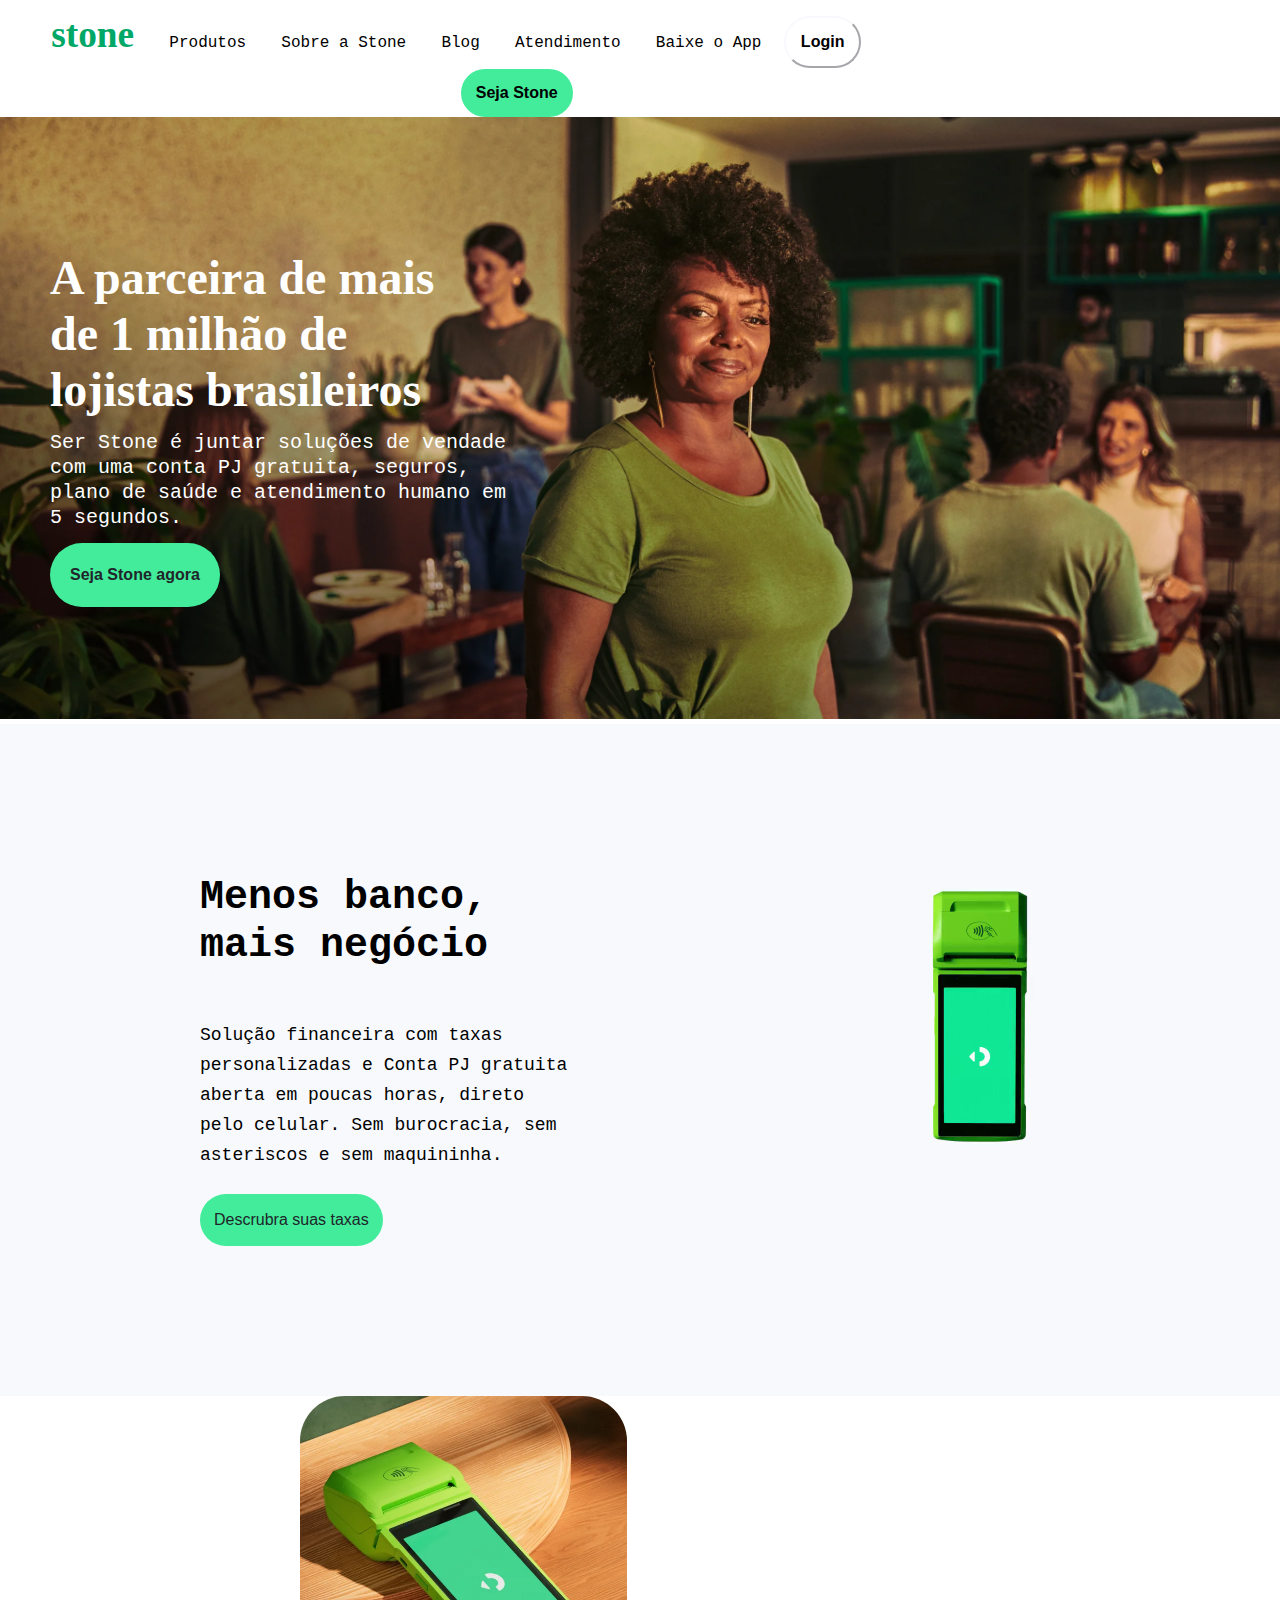
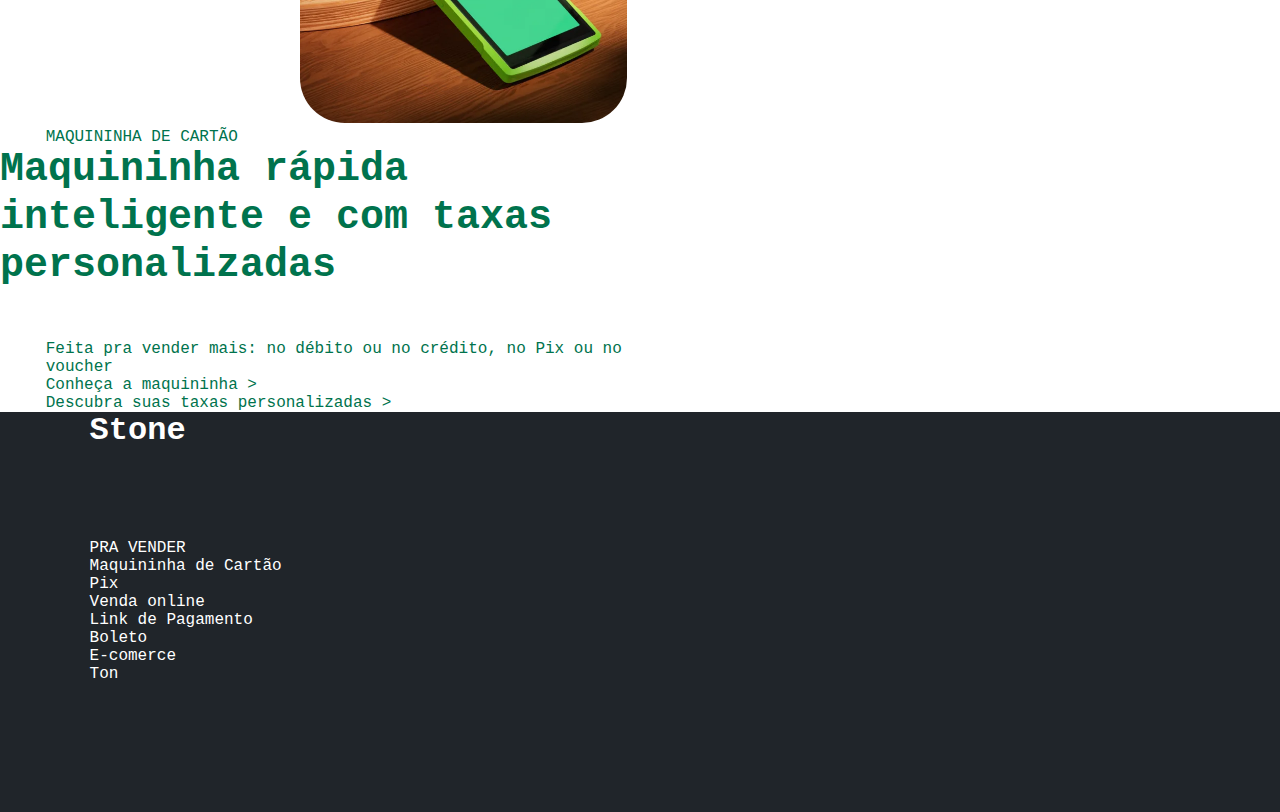
==== index.html @ 68c67917 "Initial commit" ====
<!DOCTYPE html>
<html lang="pt-br">

<head>
    <meta charset="UTF-8">
    <meta http-equiv="X-UA-Compatible" content="IE=edge">
    <meta name="viewport" content="width=device-width, initial-scale=1.0">
    <title>Stone</title>
    <link rel="stylesheet" href="style.css">
</head>

<body>

<div> <!-- MENU -->

    <div id="menu">
        <ul>
            <li> <h1>stone</h1>                         </li>
            <li> <a href="#products">Produtos</a>       </li>
            <li> <a href="#about">Sobre a Stone</a>     </li>
            <li> <a href="#blog">Blog</a>               </li>
            <li> <a href="#atendance">Atendimento</a>   </li>
            <li> <a href="#download">Baixe o App</a>    </li>
            <button class="btn1" > <a href="#login">Login</a> </button>
            <button class="btn2"> <a href="#login">Seja Stone</a> </button>
        </ul>
    </div>
        
</div>



<div id="section1">

        <div id="containerimg" >
            <img id="imgpresentation" src="images/banner2.webp" alt="" srcset="">
        </div>

    <div > 
        <div id="containersection1">

            <h1 id="h1section1" >
                A parceira de mais <br> 
                de 1 milhão de <br>
                lojistas brasileiros
            </h1>
    
            <p class="txtsection" >
                Ser Stone é juntar soluções de vendade com uma conta PJ gratuita, seguros, plano de saúde e atendimento humano em 5 segundos.
            </p>
    
            <button class="btns1" >
                Seja Stone agora
            </button>

        </div>
        
    </div>

</div>



<div id="section2" >

        <div class="div-a2" >

            <h2>
                Menos banco,
                <br>
                mais negócio
            </h2>

            <p>
                Solução financeira com taxas <br> personalizadas e Conta PJ gratuita <br> aberta em poucas horas, direto <br> pelo celular. Sem burocracia, sem <br> asteriscos e sem maquininha.
            </p>

            <button id="btntaxas">
                Descrubra suas taxas
            </button>

        </div>

        <div class="div-b2" > 

            <video id="video-maquininha" width="400px" height="400px" loop="" autoplay="">
                <source type="video/mp4" src="videos/maquininha-video.mp4"></source>
            </video>

        </div>

</div>



<div id="section3">

    <div id="div-a3" >
        <img src="images/maquininha2.webp" alt="Maquininha Stone" srcset="">
    </div>

    <div id="div-b3"> 
        <p> MAQUININHA DE CARTÃO </p>

        <h2> 
            Maquininha rápida <br>inteligente e com taxas <br> personalizadas 
        </h2>

        <p> Feita pra vender mais: no débito ou no crédito, no Pix ou no voucher </p>

        <p> Conheça a maquininha > </p>

        <p> Descubra suas taxas personalizadas > </p>
    </div>


</div> 








<footer>
        <h3>
            Stone
        </h3>

        <p> PRA VENDER </p>
        <p>Maquininha de Cartão</p> 
        <p>Pix</p>
        <p>Venda online</p>
        <p>Link de Pagamento</p>
        <p>Boleto</p>
        <P>E-comerce</P>
        <p>Ton</p>        
</footer>
    
</body>

</html>
---- style.css ----
* {
    margin: 0;
    padding:0; }

/*@font-face {
    font-family: "";
    src: url();
}*/

body {
    font-family: 'roboto', 'Verdana', Courier, monospace;
    font-weight:normal; }

/*Variavel*/
:root{
    --Cor-fundo: rgba(255,255,255);
    --Cor-fonte: rgba(255,255,255);

}

/* MENU */
#menu{
    display: block;
    width: 100%;
    margin-left: 3%;
}

#menu ul li {
    margin: 1%;
    display: inline-block;
}

#menu a {
    text-decoration: none;
}

#menu2{
    margin-left: 10%;
}


/*botões*/

.btn1{
    border-radius: 45px;
    padding: 15px;
    font-weight: bold;
    font-size: 12pt;
    border-color: #F7F9FD;
    background-color: #fff;
}

.btn2{
    margin-left: 33%;
    border-radius: 45px;
    padding: 15px;
    font-weight: bold;
    font-size: 12pt;
    color: #20252a;
    background-color: #42ec9a;
    border:none;
}


.btns1{
    border-radius: 45px;
    padding: 20px;
    font-weight: bold;
    line-height:24px;
    font-size: 16px;
    color: #20252a;
    background-color: #42ec9a;
    border:none;
}



h1 {
    font-family: 'roboto';
    color: #00A868;
    margin: 0%;
    font-size: 28pt; 
}

a {
    color: rgb(0, 0, 0);

}







/* Section 1*/
#section1{
        color: #fff;
}

#containersection1{
    position: absolute;
    top: 250px;
    left: 50px; 
}

#h1section1{
    display: inline-block;
    color: #fff;
    line-height:56px;
    font-size: 48px; 
}

#containerimg{
    display: inline-block;
    position: relative; 
}
    
#imgpresentation{
    width: 100%;
}

.txtsection{
    font-size: 20px;
    margin: 1% 0 ;
    line-height: 25px;
    width: 38%;
}











/* Section 2*/

#section2{
    background-color: #F7F9FD;
    color: #000; }

.div-a2{
    margin-left: 200px;
    margin-bottom: 150px;
    margin-top:150px;
    display:inline-block;
    height: 100%;
    color: #000; }

h2{
    margin-bottom: 50px;
    line-height:48px;
    font-size: 40px; }

.div-a2 p {
    margin: 0;
    font-size: 18px;;
    line-height: 30px; }

#btntaxas{
    line-height: 24px;
    margin-top: 24px;
    padding: 14px;
    border-radius: 32px;
    font-size: 16px;
    border:none;
    color: #20252a;
    background-color: #42ec9a;
}





.div-b2{
    margin-left: 200px;
    margin-top: 20px;
    display:inline-block;
    background-color: red;}


#video-maquininha{
    float: right; 
}









/* Section 3 */

#div-a3{
    background-color: #FFFFFF;
    display: inline-block; }

#div-a3 img  {
    width: 327px;
    height: 327px;
    margin-left:300px;
    border-radius:45px;
}

#div-b3{
    color: #00734d;
    display: inline-block; }


























footer{
    color: #fff;
    background-color: #20252A;
    width: 100%;
    height: 400px;
}

footer h3, p{
    margin-left: 7%;
}

footer h3 {
    margin-bottom: 7%;
    font-size: 24pt;
}
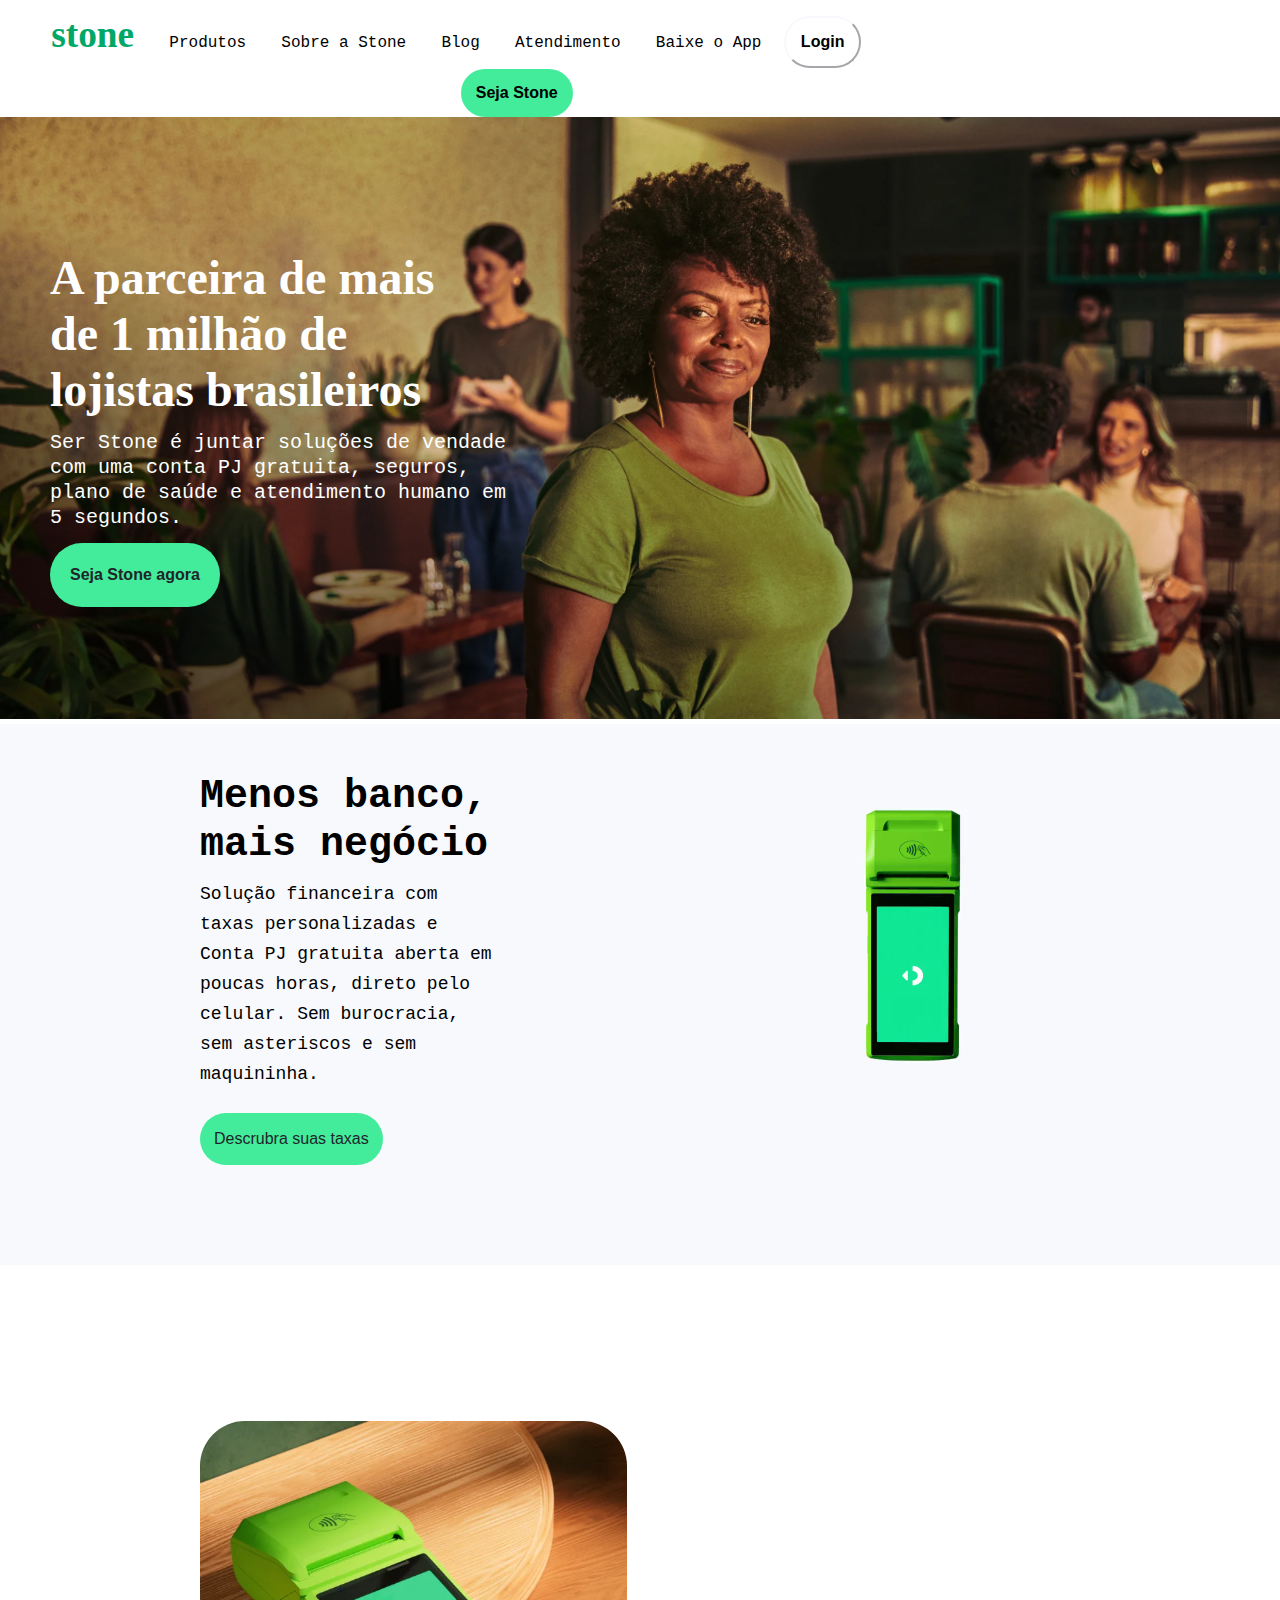
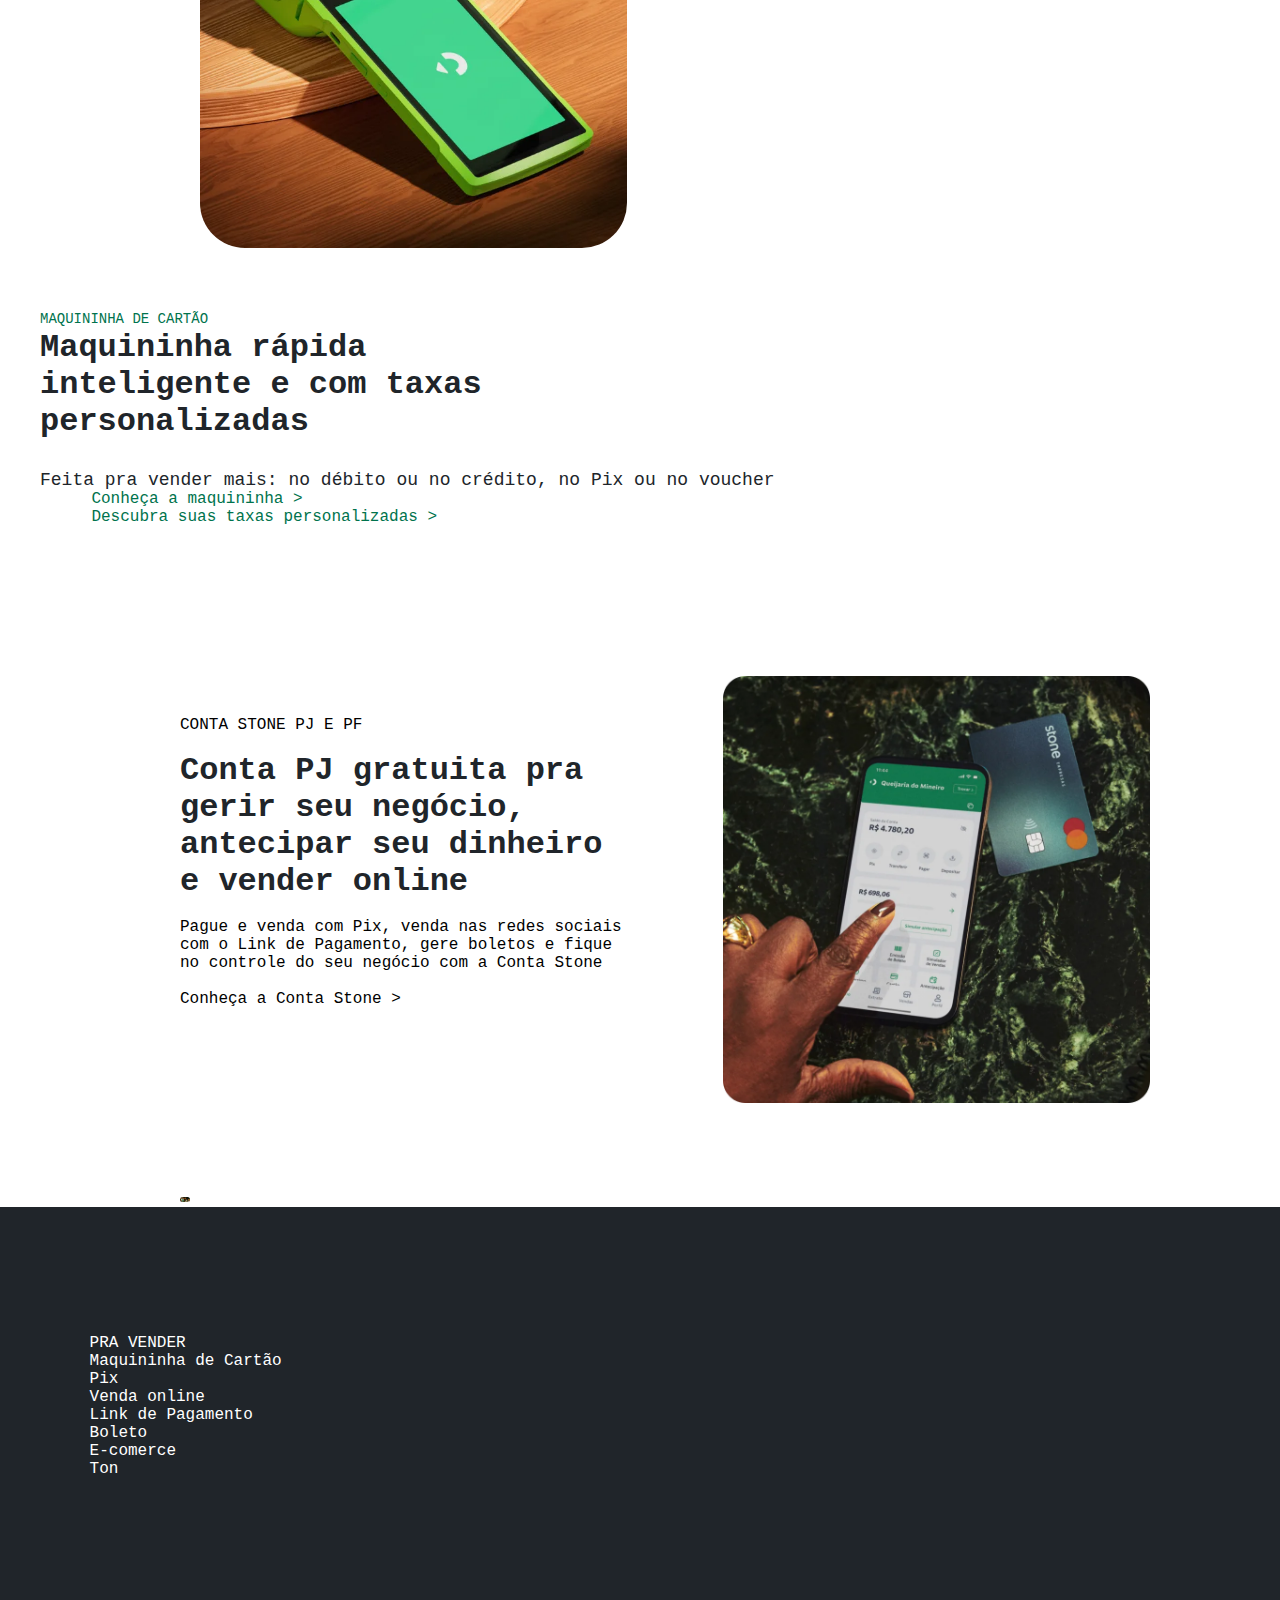
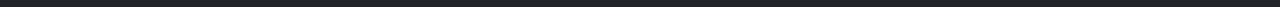
==== commit d774b1fb: "Atualização de novas imagem e paragrafos" ====
--- a/index.html
+++ b/index.html
@@ -72,7 +72,7 @@
             </h2>
 
             <p>
-                Solução financeira com taxas <br> personalizadas e Conta PJ gratuita <br> aberta em poucas horas, direto <br> pelo celular. Sem burocracia, sem <br> asteriscos e sem maquininha.
+                Solução financeira com taxas personalizadas e Conta PJ gratuita aberta em poucas horas, direto  pelo celular. Sem burocracia, sem  asteriscos e sem maquininha.
             </p>
 
             <button id="btntaxas">
@@ -95,27 +95,61 @@
 
 <div id="section3">
 
+<div> 
     <div id="div-a3" >
         <img src="images/maquininha2.webp" alt="Maquininha Stone" srcset="">
     </div>
 
     <div id="div-b3"> 
-        <p> MAQUININHA DE CARTÃO </p>
+        <p id="p-maquininha-de-cartao" > MAQUININHA DE CARTÃO </p>
 
-        <h2> 
+        <h3> 
             Maquininha rápida <br>inteligente e com taxas <br> personalizadas 
-        </h2>
+        </h3>
 
-        <p> Feita pra vender mais: no débito ou no crédito, no Pix ou no voucher </p>
+        <p id="p-feita-pra-vender" > Feita pra vender mais: no débito ou no crédito, no Pix ou no voucher </p>
 
         <p> Conheça a maquininha > </p>
 
         <p> Descubra suas taxas personalizadas > </p>
     </div>
-
+</div>
 
 </div> 
 
+
+
+
+
+<div id="section4" >
+
+    <div id="img-right4">
+        <img  width="427px" height="427px" img="align-left" src="images/conta.webp" alt="Imagem do aplicativo">
+    </div>
+
+    <div id="div-left4" >
+
+        <p id="txtSection4"> CONTA STONE PJ E PF</p> <br>
+
+        <h3 id="txtSection4" > Conta PJ gratuita pra gerir seu negócio, antecipar seu dinheiro e vender online</h3> <br>
+
+        <p id="txtSection4" > Pague e venda com Pix, venda nas redes sociais com o Link de Pagamento, gere boletos e fique no controle do seu negócio com a Conta Stone</p> <br>
+
+        <p id="txtSection4" > Conheça a Conta Stone > </p>
+
+    </div>
+
+</div>
+
+
+<div id="section5">
+
+    <div >
+        <img width="10
+        00px" id="img-section5" src="images/seguro-de-loja.webp" alt="imagem seguro de loja" srcset="">
+    </div>
+
+</div>
 
 
 
--- a/style.css
+++ b/style.css
@@ -1,6 +1,6 @@
 * {
-    margin: 0;
-    padding:0; }
+    margin: 0px;
+    padding:0px; }
 
 /*@font-face {
     font-family: "";
@@ -15,8 +15,15 @@
 :root{
     --Cor-fundo: rgba(255,255,255);
     --Cor-fonte: rgba(255,255,255);
-
-}
+}
+
+
+h3{
+    font-size:32px;
+    color: #20252a 
+}
+
+
 
 /* MENU */
 #menu{
@@ -145,14 +152,15 @@
 
 .div-a2{
     margin-left: 200px;
-    margin-bottom: 150px;
-    margin-top:150px;
+    margin-bottom: 100px;
+    margin-top: 10px;
     display:inline-block;
     height: 100%;
+    width: 300px;
     color: #000; }
 
 h2{
-    margin-bottom: 50px;
+    margin-bottom: 10px;
     line-height:48px;
     font-size: 40px; }
 
@@ -172,10 +180,6 @@
     background-color: #42ec9a;
 }
 
-
-
-
-
 .div-b2{
     margin-left: 200px;
     margin-top: 20px;
@@ -197,34 +201,84 @@
 
 /* Section 3 */
 
+#section3{
+    color: rgb(0, 0, 0); 
+    display: inline-block;
+    margin: 0px;
+    margin-top: 100px;
+
+}
+
 #div-a3{
-    background-color: #FFFFFF;
+    /*background-color: #8d3a3a;*/
     display: inline-block; }
 
 #div-a3 img  {
-    width: 327px;
-    height: 327px;
-    margin-left:300px;
+    width: 427px;
+    height: 427px;
+    margin-left:200px;
+    margin-top: 56px;
+    margin-bottom: 56px;
     border-radius:45px;
 }
 
+
 #div-b3{
-    color: #00734d;
-    display: inline-block; }
-
-
-
-
-
-
-
-
-
-
-
-
-
-
+    margin-bottom: 50px;
+    margin-left: 40px;
+    display: inline-block;
+    /*background-color: green;*/
+    color: #00734d; }
+
+#p-maquininha-de-cartao{
+    margin-left:0;
+    color:#00734d;
+    font-size: 14px;
+    line-height:20px }
+
+
+#p-feita-pra-vender{
+    font-size:18px;
+    margin-top: 30px;
+    margin-left: 0;
+    color: #20252a;}
+
+
+
+    
+
+
+
+
+#section4 {
+    display: inline-block;
+    margin: 0px;
+    margin-top: 100px;
+}
+
+#div-left4 {
+    margin-top: 40px;
+    width: 35%;
+    height: 473px;
+    margin-left: 180px;}
+
+#txtSection4{
+    margin: 0;
+}
+
+#img-right4{
+    width: 427px;
+    height: 427px;
+    float:right;
+    margin-right: 130px; }
+
+
+
+
+#img-section5{
+    margin-left: 180px;
+    border-radius: 30px;
+}
 
 
 
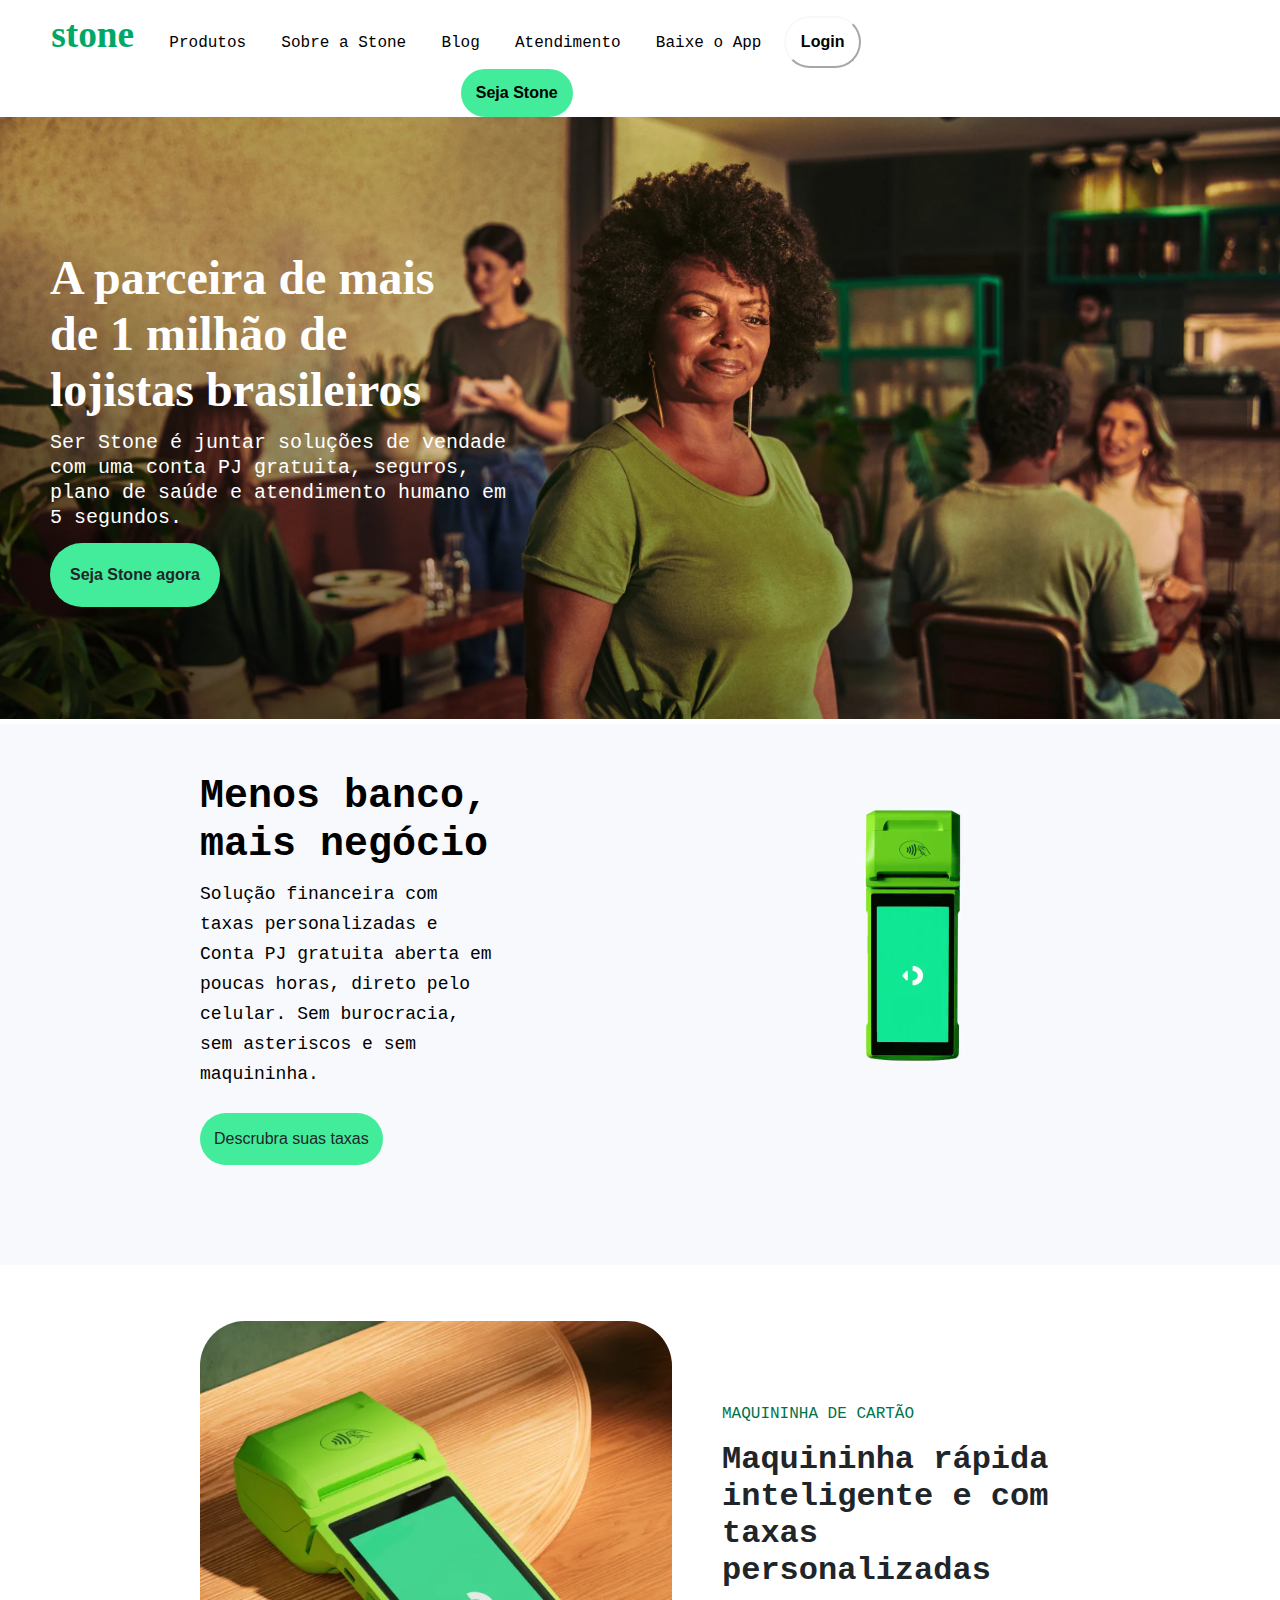
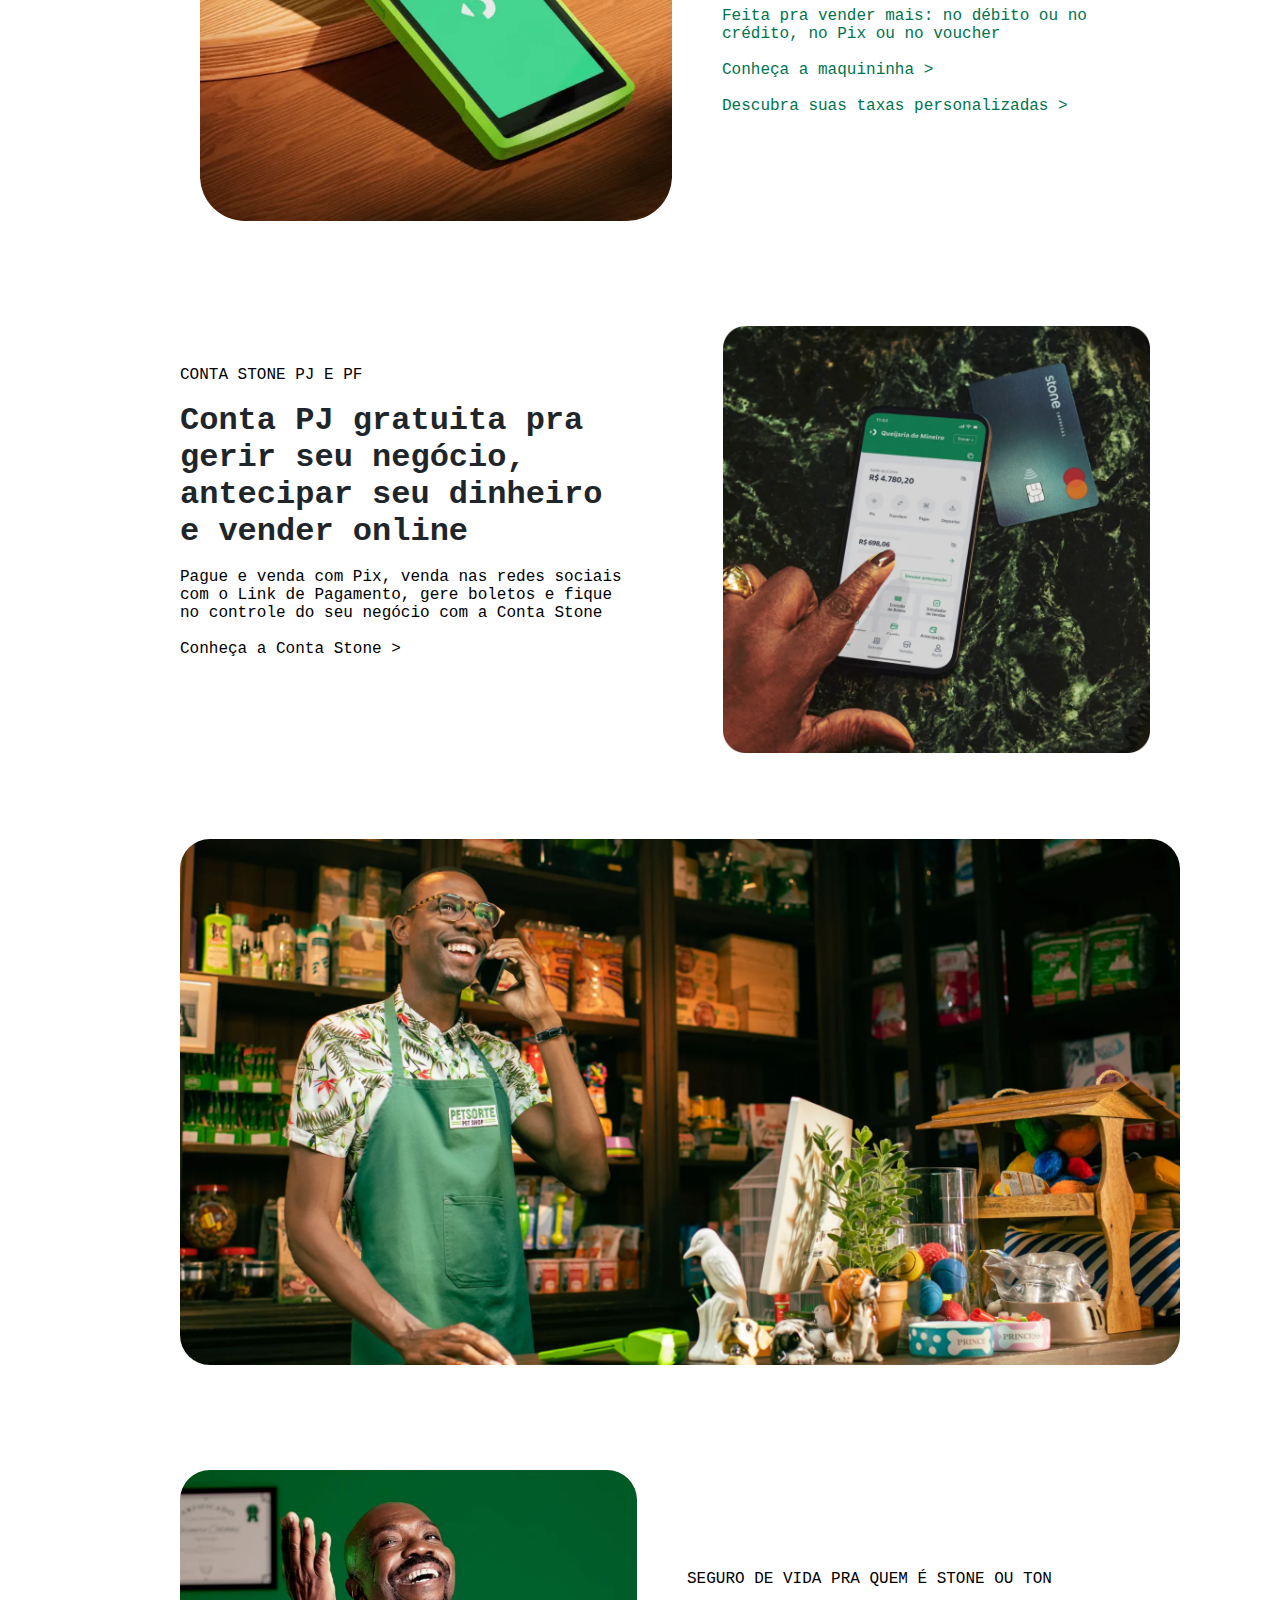
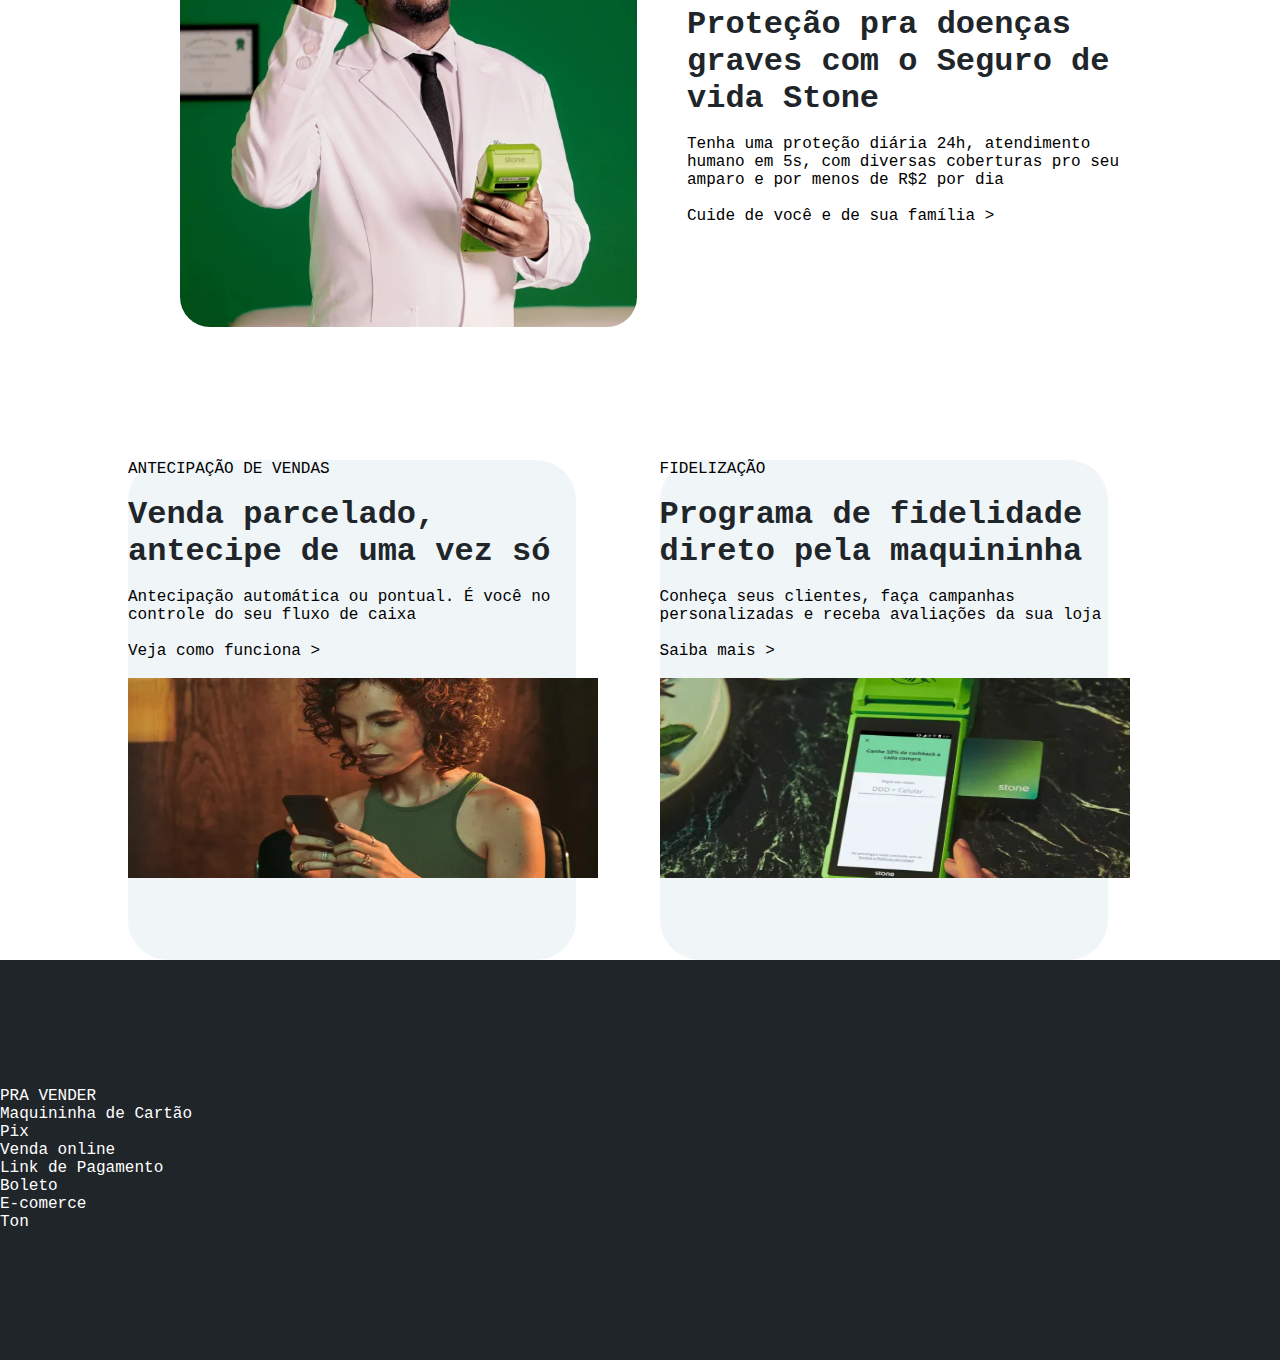
==== commit 78a90f2e: "Novas sessões no site copia da stone" ====
--- a/index.html
+++ b/index.html
@@ -8,8 +8,11 @@
     <title>Stone</title>
     <link rel="stylesheet" href="style.css">
 </head>
-
 <body>
+
+ 
+    
+
 
 <div> <!-- MENU -->
 
@@ -27,6 +30,8 @@
     </div>
         
 </div>
+
+
 
 
 
@@ -61,6 +66,8 @@
 
 
 
+
+
 <div id="section2" >
 
         <div class="div-a2" >
@@ -93,27 +100,27 @@
 
 
 
+
+
 <div id="section3">
 
-<div> 
-    <div id="div-a3" >
-        <img src="images/maquininha2.webp" alt="Maquininha Stone" srcset="">
-    </div>
-
-    <div id="div-b3"> 
-        <p id="p-maquininha-de-cartao" > MAQUININHA DE CARTÃO </p>
-
-        <h3> 
-            Maquininha rápida <br>inteligente e com taxas <br> personalizadas 
-        </h3>
-
-        <p id="p-feita-pra-vender" > Feita pra vender mais: no débito ou no crédito, no Pix ou no voucher </p>
-
-        <p> Conheça a maquininha > </p>
-
-        <p> Descubra suas taxas personalizadas > </p>
-    </div>
-</div>
+    <div id="div-left3" >
+        <img id="img-left3"  width="472px" height="500px" src="images/maquininha2.webp" alt="Maquininha Stone" srcset="">
+    </div>
+
+    <div id="div-right3"> 
+
+        <p> MAQUININHA DE CARTÃO </p> <br>
+
+        <h3> Maquininha rápida inteligente e com taxas  personalizadas  </h3>  <br>
+
+        <p> Feita pra vender mais: no débito ou no crédito, no Pix ou no voucher </p> <br>
+
+        <p> Conheça a maquininha > </p> <br>
+
+        <p> Descubra suas taxas personalizadas > </p> 
+
+    </div>
 
 </div> 
 
@@ -142,15 +149,75 @@
 </div>
 
 
+
+
+
 <div id="section5">
 
     <div >
-        <img width="10
-        00px" id="img-section5" src="images/seguro-de-loja.webp" alt="imagem seguro de loja" srcset="">
-    </div>
-
-</div>
-
+        <img width="1000px" id="img-section5" src="images/seguro-de-loja.webp" alt="imagem seguro de loja" srcset="">
+    </div>
+
+</div>
+
+
+
+
+
+<div id="section6">
+
+    <div id="div-left6" >
+        <img id="img-left6" width="457px" height="457px" src="images/homepage_card.webp" alt="">
+    </div>
+
+    <div div id="div-right6" >
+        <p> SEGURO DE VIDA PRA QUEM É STONE OU TON </p> <br>
+ 
+        <h3> Proteção pra doenças graves com o Seguro de vida Stone </h3> <br>
+
+        <p> Tenha uma proteção diária 24h, atendimento humano em 5s, com diversas coberturas pro seu amparo e por menos de R$2 por dia </p> <br>
+
+        <p> Cuide de você e de sua família > </p>
+    </div>
+
+</div>
+
+
+
+
+
+<div id="section7">
+
+    <div id="div-left7"> 
+        
+        <p>ANTECIPAÇÃO DE VENDAS</p> <br>
+
+        <h3> Venda parcelado, antecipe de uma vez só </h3> <br>
+
+        <p> Antecipação automática ou pontual. É você no controle do seu fluxo de caixa </p> <br>
+
+        <p> Veja como funciona > </p> <br>
+ 
+        <img width="470px" height="200px" src="images/servico-antecipacao.webp" alt="">
+
+    </div>
+
+    <div id="div-right7"> 
+
+        <p>FIDELIZAÇÃO</p> <br>
+
+        <h3> Programa de fidelidade direto pela maquininha</h3> <br>
+
+        <p>Conheça seus clientes, faça campanhas personalizadas e receba avaliações da sua loja </p> <br>
+
+        <p> Saiba mais > </p> <br>
+
+        <img width="470px" height="200px" src="images/servico-fidelizacao-new.webp" alt="">
+
+
+    </div>
+
+</div>
 
 
 
@@ -171,7 +238,10 @@
         <P>E-comerce</P>
         <p>Ton</p>        
 </footer>
-    
+ 
+
+
+
+
 </body>
-
 </html>--- a/style.css
+++ b/style.css
@@ -199,57 +199,32 @@
 
 
 
-/* Section 3 */
+/* Section 3 img-left */
 
 #section3{
-    color: rgb(0, 0, 0); 
-    display: inline-block;
-    margin: 0px;
-    margin-top: 100px;
-
-}
-
-#div-a3{
-    /*background-color: #8d3a3a;*/
-    display: inline-block; }
-
-#div-a3 img  {
-    width: 427px;
-    height: 427px;
+    display: flex; }
+
+
+#img-left3  {
     margin-left:200px;
     margin-top: 56px;
-    margin-bottom: 56px;
-    border-radius:45px;
-}
-
-
-#div-b3{
-    margin-bottom: 50px;
-    margin-left: 40px;
-    display: inline-block;
-    /*background-color: green;*/
+    border-radius:45px; }
+
+
+#div-right3{
+    margin-top: 140px;
+    margin-left: 50px;
+    width: 30%;
+    float: right;
     color: #00734d; }
 
-#p-maquininha-de-cartao{
-    margin-left:0;
-    color:#00734d;
-    font-size: 14px;
-    line-height:20px }
-
-
-#p-feita-pra-vender{
-    font-size:18px;
-    margin-top: 30px;
-    margin-left: 0;
-    color: #20252a;}
-
-
-
-    
-
-
-
-
+
+
+
+
+
+
+/* Section 3 img-right */
 #section4 {
     display: inline-block;
     margin: 0px;
@@ -281,13 +256,51 @@
 }
 
 
-
-
-
-
-
-
-
+/* SECTION 6 img-left */
+#section6{
+    display: flex; }
+
+#img-left6{
+    margin-top: 100px;
+    margin-left: 180px;
+    border-radius: 30px; }
+
+#div-right6{
+ float: right;
+ margin-top: 200px;
+ width: 35%;
+ margin-left: 50px; }
+
+
+
+
+
+/* Section 7 */
+
+#section7 {
+    margin-top:10%; }
+
+
+#div-left7{
+    display: inline-block;
+    background-color: #EFF4F8ed;
+    border-radius:40px;
+    width: 35%;
+    height: 500px;
+    margin-right: 10px;
+    margin-left:10%; }
+
+
+#div-right7{
+    display: inline-block;
+
+    background-color: #EFF4F8ed;
+    border-radius:40px;
+    width: 35%;
+    height: 500px;
+    margin-right: 10px;
+    margin-left:5%;
+}
 
 
 
@@ -295,12 +308,10 @@
     color: #fff;
     background-color: #20252A;
     width: 100%;
-    height: 400px;
-}
-
-footer h3, p{
-    margin-left: 7%;
-}
+    height: 400px; }
+
+/*footer h3, p{
+    margin-left: 7%; }*/
 
 footer h3 {
     margin-bottom: 7%;
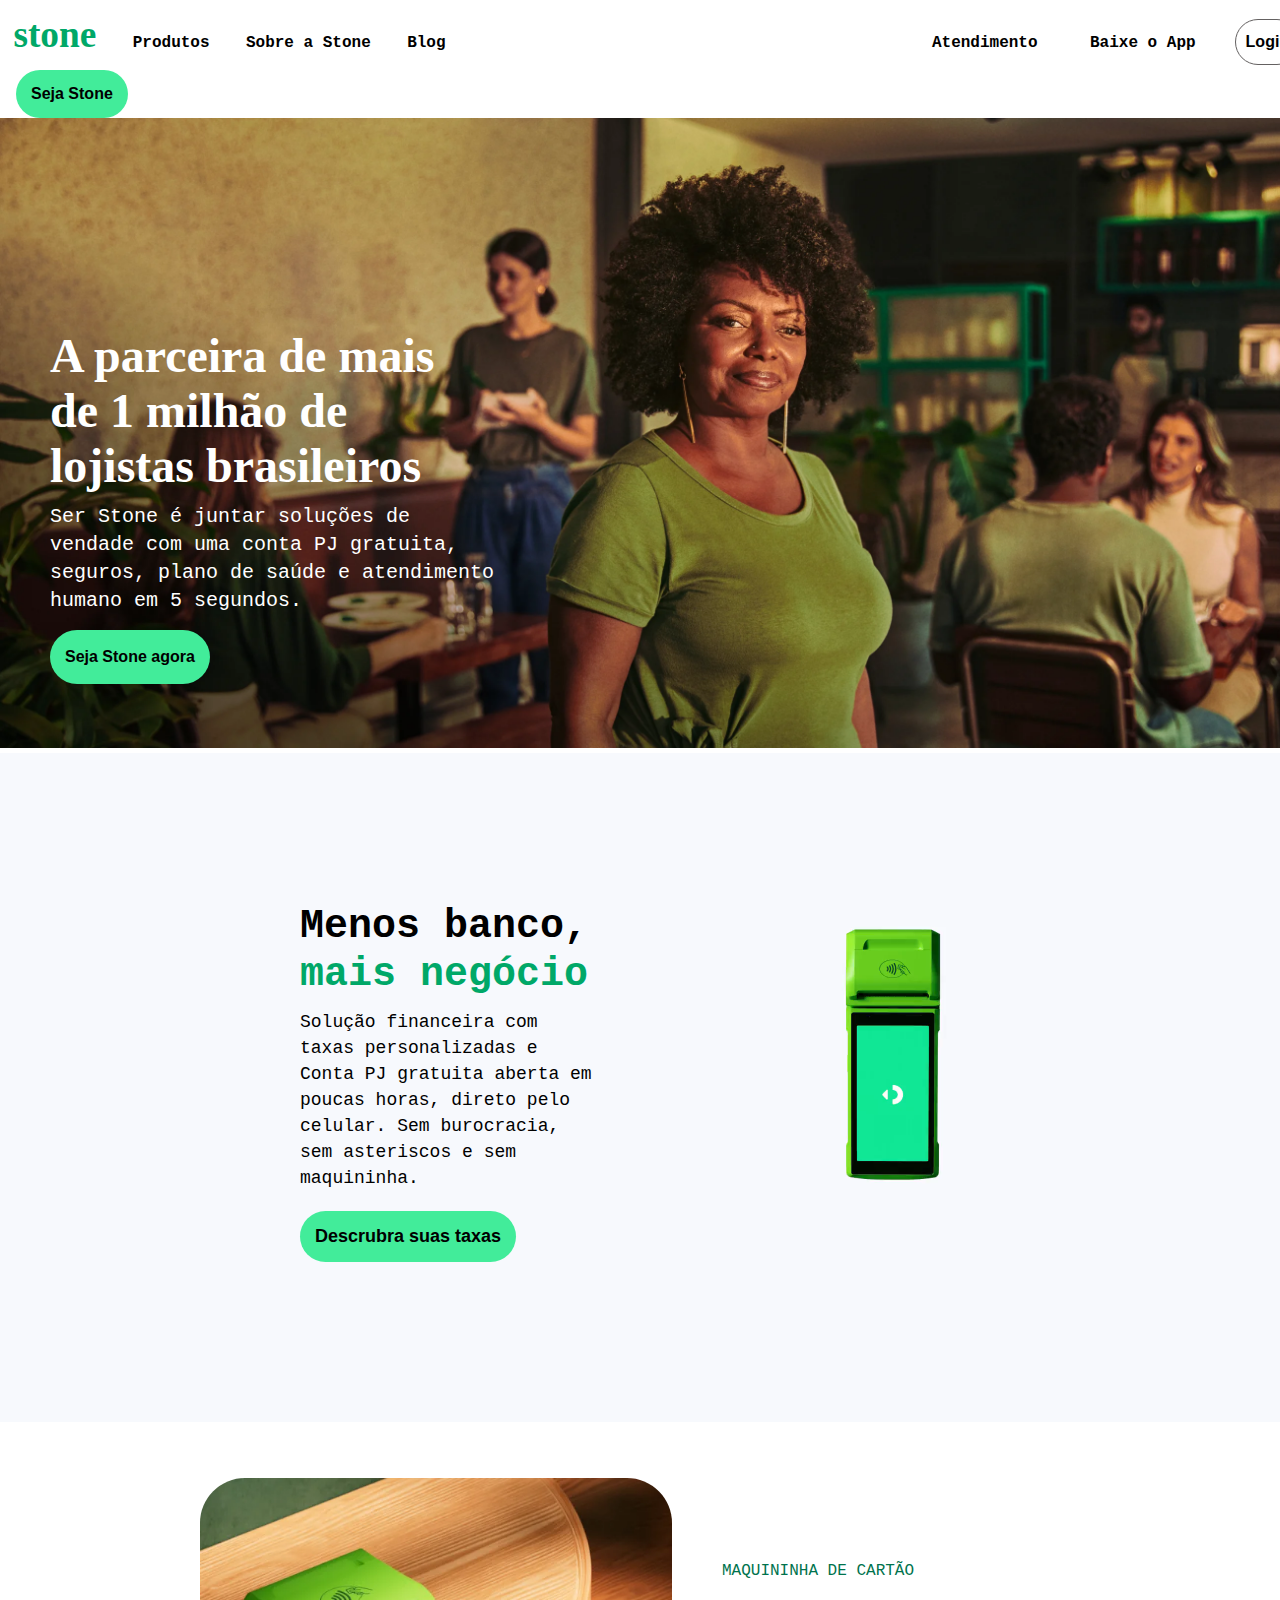
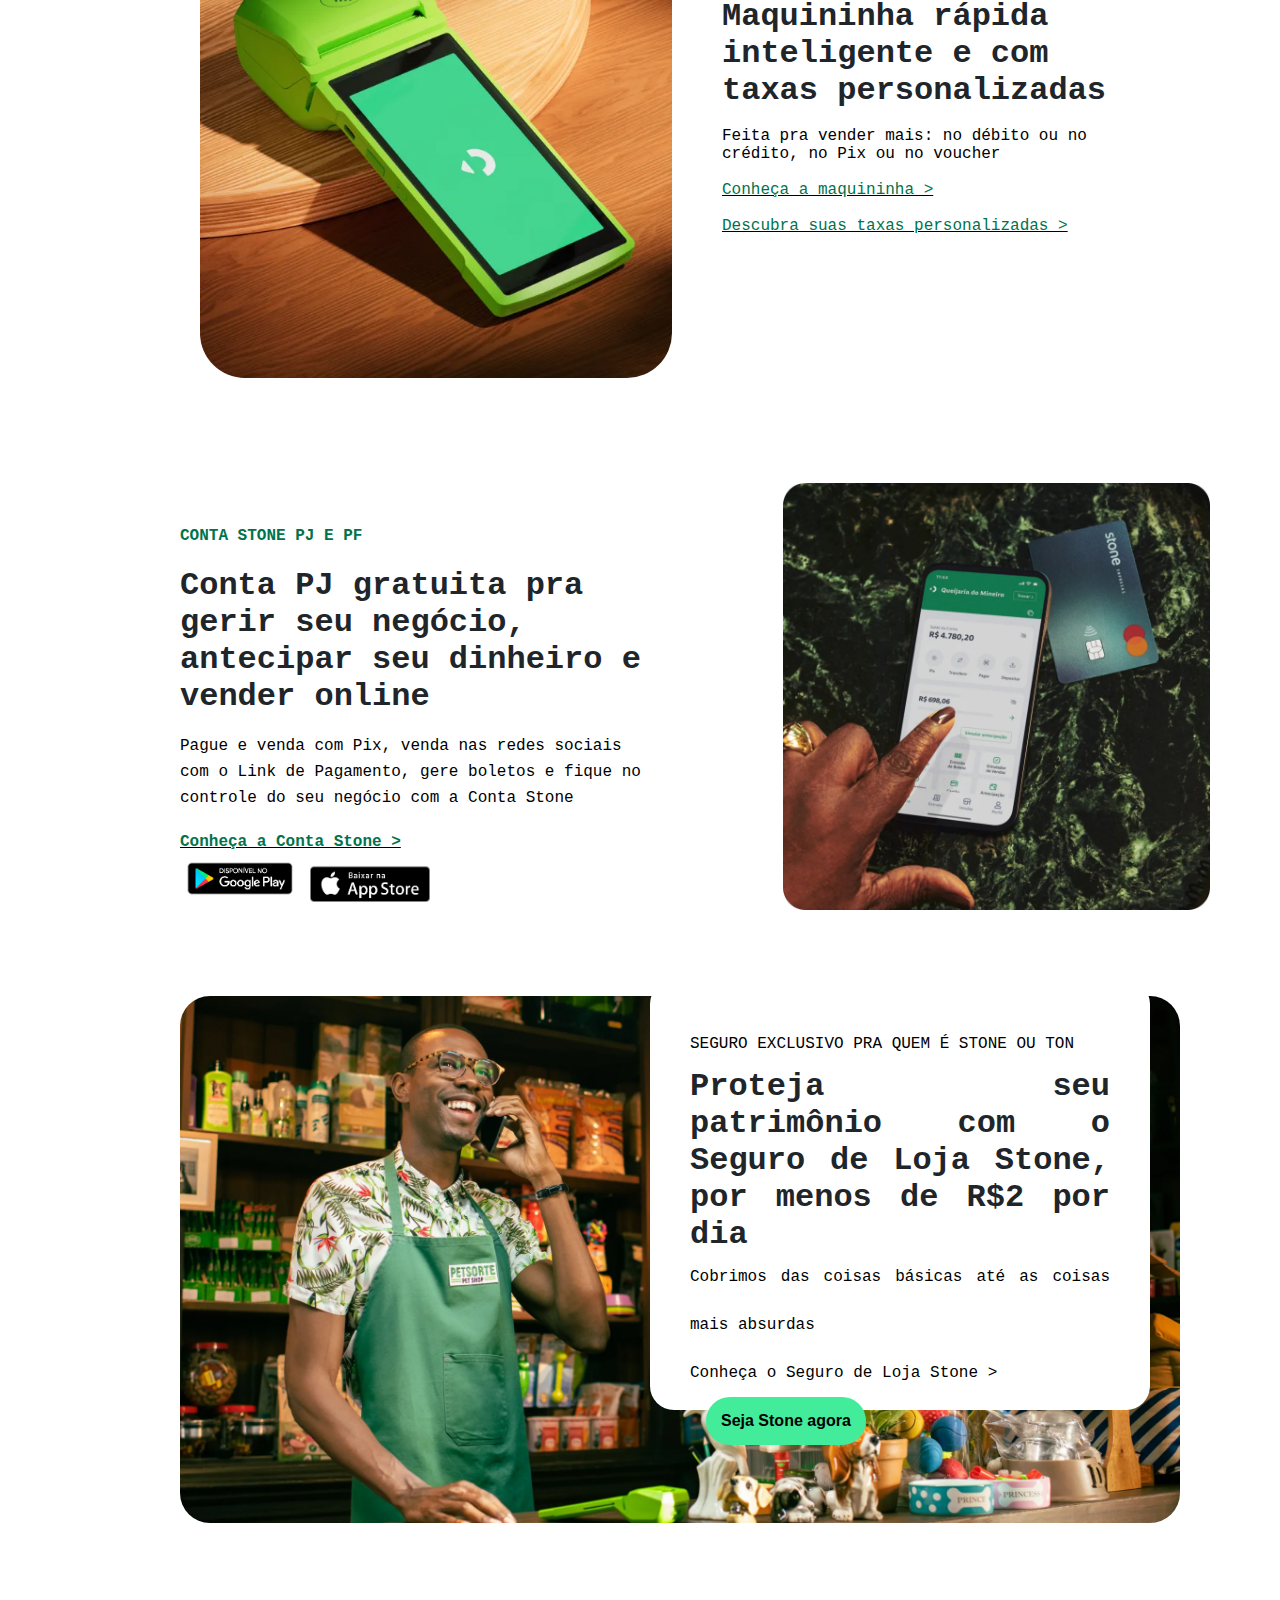
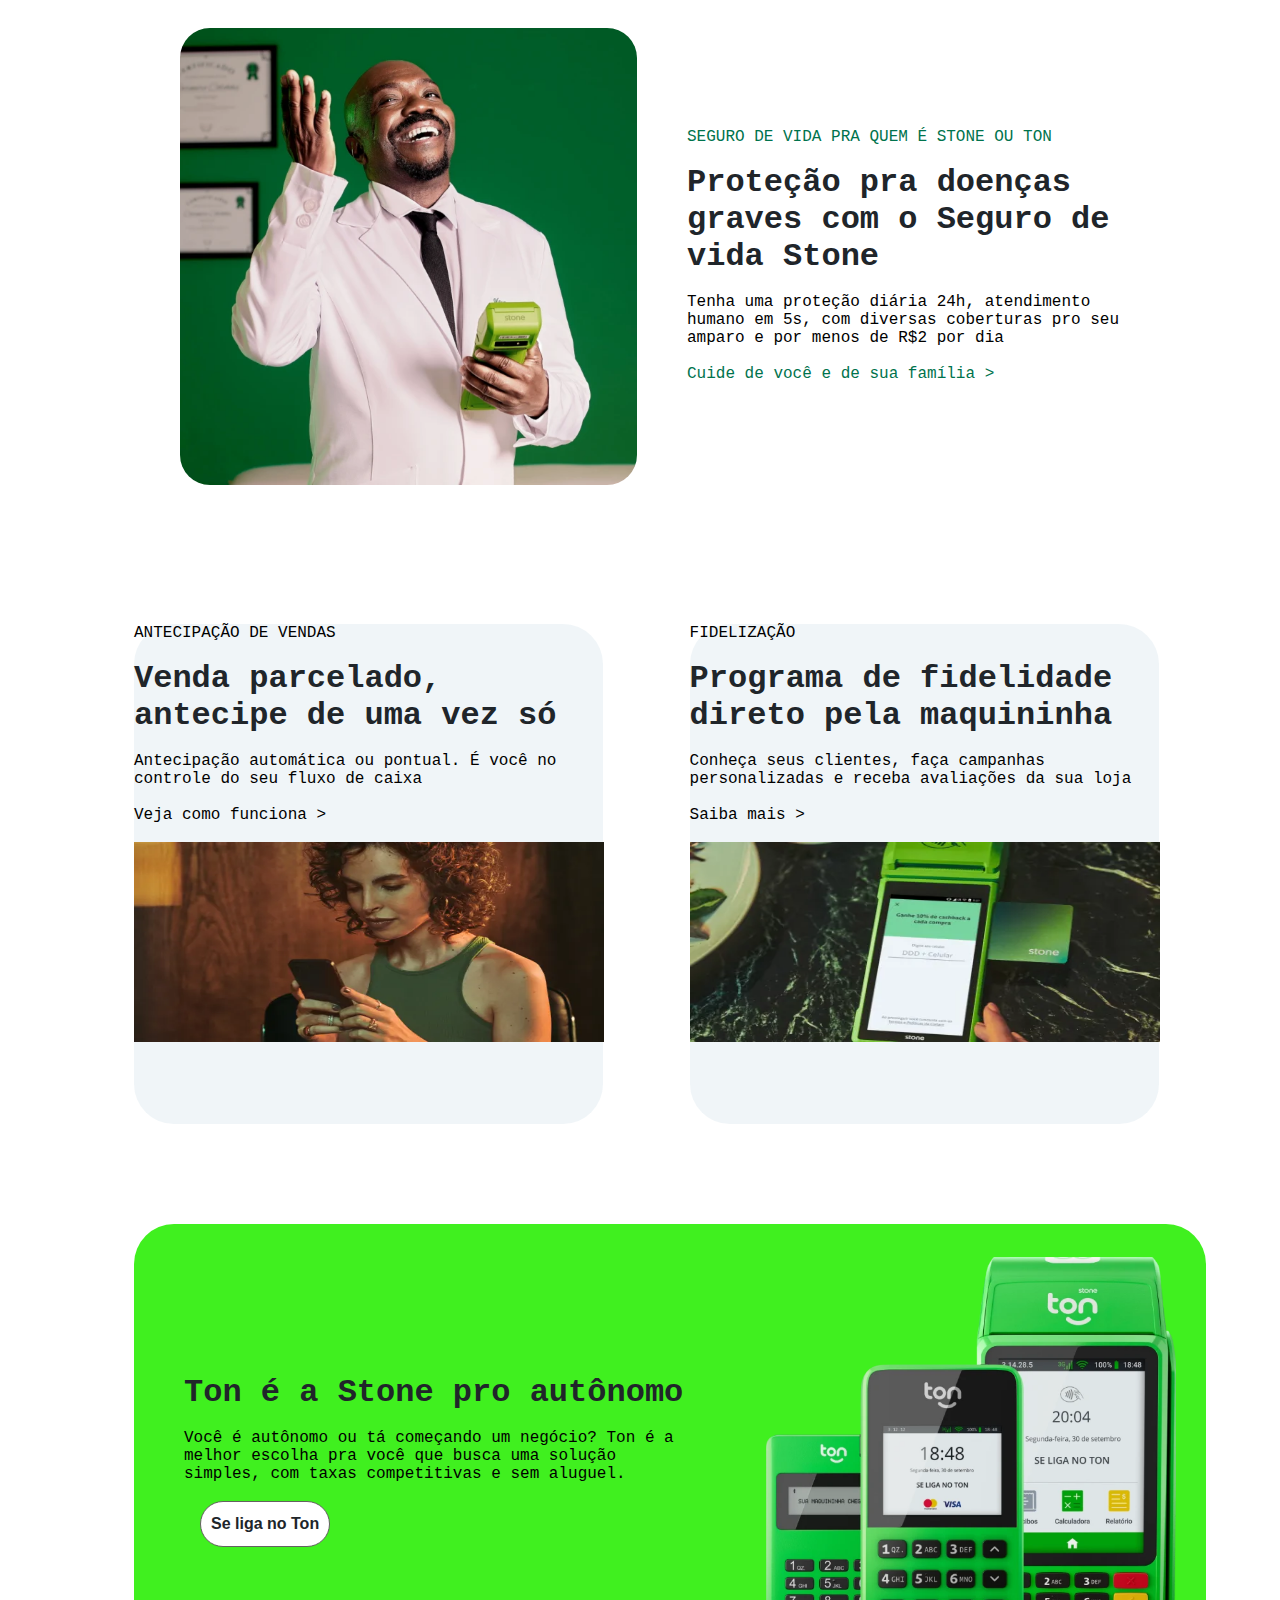
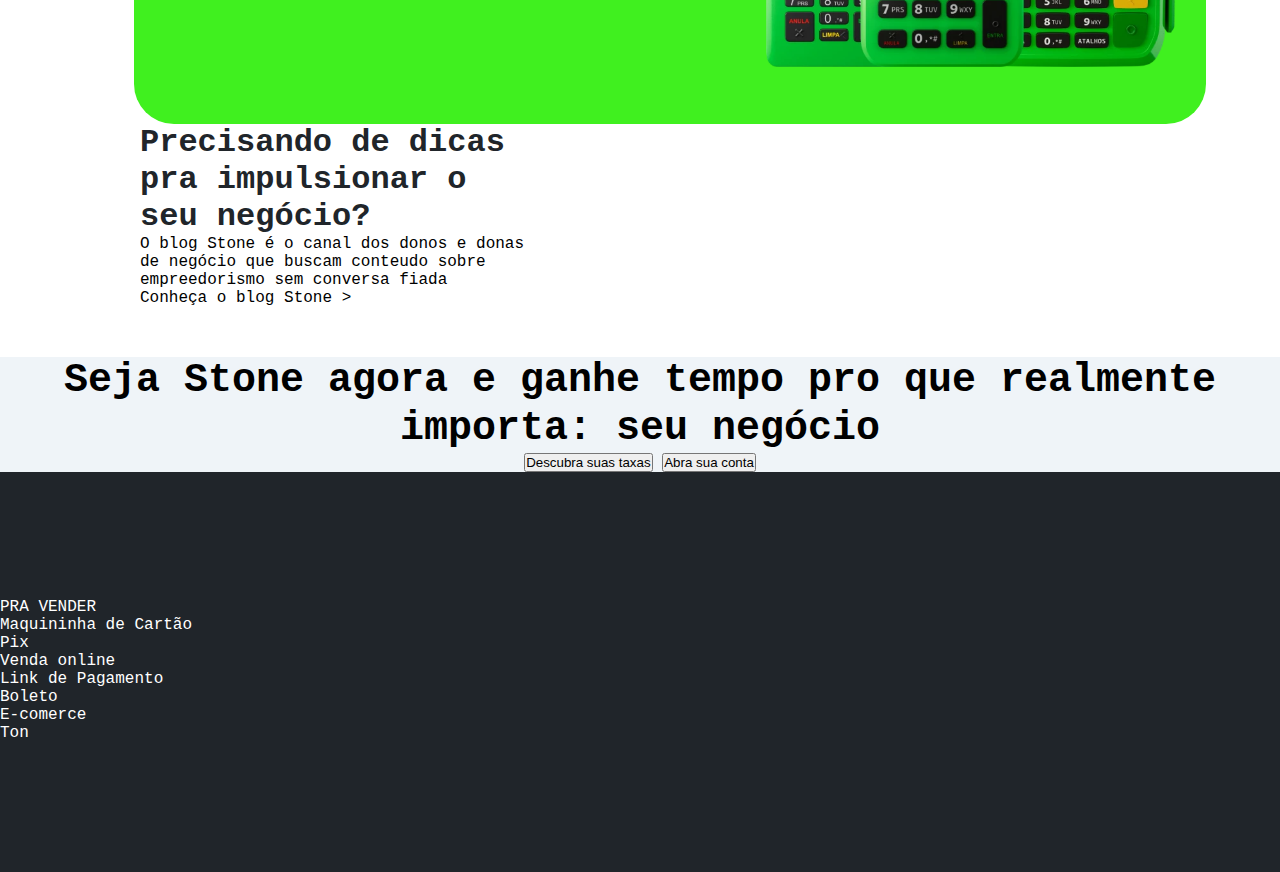
==== commit 9eb64567: "Novas implementações" ====
--- a/index.html
+++ b/index.html
@@ -9,6 +9,7 @@
     <link rel="stylesheet" href="style.css">
 </head>
 <body>
+<main> 
 
  
     
@@ -22,10 +23,10 @@
             <li> <a href="#products">Produtos</a>       </li>
             <li> <a href="#about">Sobre a Stone</a>     </li>
             <li> <a href="#blog">Blog</a>               </li>
-            <li> <a href="#atendance">Atendimento</a>   </li>
-            <li> <a href="#download">Baixe o App</a>    </li>
-            <button class="btn1" > <a href="#login">Login</a> </button>
-            <button class="btn2"> <a href="#login">Seja Stone</a> </button>
+            <li> <a id="atendimento" href="#atendance">Atendimento</a>   </li>
+            <li> <a id="baixe-o-app" href="#download">Baixe o App</a>    </li>
+            <button class="btn-branco" > <a href="#login">Login</a> </button>
+            <button class="btn-verde"> <a href="#login">Seja Stone</a> </button>
         </ul>
     </div>
         
@@ -37,30 +38,21 @@
 
 <div id="section1">
 
-        <div id="containerimg" >
-            <img id="imgpresentation" src="images/banner2.webp" alt="" srcset="">
-        </div>
-
-    <div > 
-        <div id="containersection1">
-
-            <h1 id="h1section1" >
-                A parceira de mais <br> 
-                de 1 milhão de <br>
-                lojistas brasileiros
-            </h1>
-    
-            <p class="txtsection" >
-                Ser Stone é juntar soluções de vendade com uma conta PJ gratuita, seguros, plano de saúde e atendimento humano em 5 segundos.
-            </p>
-    
-            <button class="btns1" >
-                Seja Stone agora
-            </button>
-
-        </div>
-        
-    </div>
+        <div id="div-left1">
+
+            <h1> A parceira de mais <br>  de 1 milhão de <br> lojistas brasileiros </h1>
+    
+            <p> Ser Stone é juntar soluções de vendade com uma conta PJ gratuita, seguros, plano de saúde e atendimento humano em 5 segundos. </p>
+    
+            <button class="btn-verde" > Seja Stone agora </button>
+
+        </div>
+
+        <div id="div-right1" >
+            <img id="img-right1" src="images/banner2.webp" alt="" srcset="">
+        </div>
+    
+        
 
 </div>
 
@@ -70,25 +62,17 @@
 
 <div id="section2" >
 
-        <div class="div-a2" >
-
-            <h2>
-                Menos banco,
-                <br>
-                mais negócio
-            </h2>
-
-            <p>
-                Solução financeira com taxas personalizadas e Conta PJ gratuita aberta em poucas horas, direto  pelo celular. Sem burocracia, sem  asteriscos e sem maquininha.
-            </p>
-
-            <button id="btntaxas">
-                Descrubra suas taxas
-            </button>
-
-        </div>
-
-        <div class="div-b2" > 
+        <div class="div-left2" >
+
+            <h2> Menos banco, <br> <span id="h2-mais-negocio" >mais negócio</span> </h2>
+
+            <p> Solução financeira com taxas personalizadas e Conta PJ gratuita aberta em poucas horas, direto  pelo celular. Sem burocracia, sem  asteriscos e sem maquininha. </p>
+
+            <button class="btn-verde" id="btn-taxas"> Descrubra suas taxas </button>
+
+        </div>
+
+        <div class="div-right2" > 
 
             <video id="video-maquininha" width="400px" height="400px" loop="" autoplay="">
                 <source type="video/mp4" src="videos/maquininha-video.mp4"></source>
@@ -110,15 +94,15 @@
 
     <div id="div-right3"> 
 
-        <p> MAQUININHA DE CARTÃO </p> <br>
+        <p> <span class="span-verde" > MAQUININHA DE CARTÃO </span></p> <br>
 
         <h3> Maquininha rápida inteligente e com taxas  personalizadas  </h3>  <br>
 
         <p> Feita pra vender mais: no débito ou no crédito, no Pix ou no voucher </p> <br>
 
-        <p> Conheça a maquininha > </p> <br>
-
-        <p> Descubra suas taxas personalizadas > </p> 
+        <p> <a href="#"> <span class="span-verde">Conheça a maquininha ></span> </a> </p> <br>
+
+        <p>  <a href="#"> <span class="span-verde" >Descubra suas taxas personalizadas ></span> </a>  </p> 
 
     </div>
 
@@ -136,13 +120,21 @@
 
     <div id="div-left4" >
 
-        <p id="txtSection4"> CONTA STONE PJ E PF</p> <br>
-
-        <h3 id="txtSection4" > Conta PJ gratuita pra gerir seu negócio, antecipar seu dinheiro e vender online</h3> <br>
-
-        <p id="txtSection4" > Pague e venda com Pix, venda nas redes sociais com o Link de Pagamento, gere boletos e fique no controle do seu negócio com a Conta Stone</p> <br>
-
-        <p id="txtSection4" > Conheça a Conta Stone > </p>
+        <p id="txtSection4"> <span class="span-verde" >CONTA STONE PJ E PF </span></p> <br>
+
+        <h3> Conta PJ gratuita pra gerir seu negócio, antecipar seu dinheiro e vender online</h3> <br>
+
+        <p> Pague e venda com Pix, venda nas redes sociais com o Link de Pagamento, gere boletos e fique no controle do seu negócio com a Conta Stone</p> <br>
+
+        <p id="txtSection4" > <a href="#"><span class="span-verde">Conheça a Conta Stone > </span> </a></p>
+
+        <div class="img-section4" >
+            <img  width="120px" src="images/disponivel no google play.png" alt="Play Store">
+        </div>
+
+        <div class="img-section4">
+            <img width="120px" src="images/app-store.png" alt="Apple Store">
+        </div>
 
     </div>
 
@@ -154,10 +146,26 @@
 
 <div id="section5">
 
-    <div >
-        <img width="1000px" id="img-section5" src="images/seguro-de-loja.webp" alt="imagem seguro de loja" srcset="">
-    </div>
-
+    <div id="div-left5">
+
+        <p> SEGURO EXCLUSIVO PRA QUEM É STONE OU TON </p>
+
+        <h3> Proteja seu patrimônio com o Seguro de Loja Stone, por menos de R$2 por dia </h3>
+
+        <p> Cobrimos das coisas básicas até as coisas mais absurdas </p>
+
+        <p> Conheça o Seguro de Loja Stone > </p>
+
+        <button class="btn-verde" > Seja Stone agora</button>
+
+
+    </div>
+
+    <div id="div-right5">
+        <img width="1000px" id="img-right5" src="images/seguro-de-loja.webp" alt="imagem seguro de loja" srcset="">
+    </div>
+
+    
 </div>
 
 
@@ -171,13 +179,13 @@
     </div>
 
     <div div id="div-right6" >
-        <p> SEGURO DE VIDA PRA QUEM É STONE OU TON </p> <br>
+        <p> <span class="span-verde">SEGURO DE VIDA PRA QUEM É STONE OU TON</span> </p> <br>
  
         <h3> Proteção pra doenças graves com o Seguro de vida Stone </h3> <br>
 
         <p> Tenha uma proteção diária 24h, atendimento humano em 5s, com diversas coberturas pro seu amparo e por menos de R$2 por dia </p> <br>
 
-        <p> Cuide de você e de sua família > </p>
+        <p> <span class="span-verde">Cuide de você e de sua família > </span></p>
     </div>
 
 </div>
@@ -222,6 +230,56 @@
 
 
 
+
+<div id="section8">
+
+    <div id="div-left8">
+
+        <h3> Ton é a Stone pro autônomo </h3> <br>
+
+        <p> Você é autônomo ou tá começando um negócio? Ton é a melhor escolha pra você que busca uma solução simples, com taxas competitivas e sem aluguel.</p> <br>
+
+        <button class="btn-branco" > Se liga no Ton</button>
+
+    </div>
+
+    <div id="div-right8">
+        <img id="img-right8" width="410px" src="images/ton-machines2.webp" alt="">
+    </div>
+
+</div>
+
+
+
+
+<div id="section9">
+
+    <div id="div-left9">
+        
+        <h3> Precisando de dicas pra impulsionar o seu negócio? </h3>
+
+        <p> O blog Stone é o canal dos donos e donas de negócio que buscam conteudo sobre empreedorismo sem conversa fiada </p>
+
+        <p> Conheça o blog Stone > </p>
+    </div>
+
+</div>
+
+
+</main>
+
+<div id="section10">
+
+    <div id="center">
+        <h2>Seja Stone agora e ganhe tempo pro que realmente importa: seu negócio</h2>
+        
+        <button> Descubra suas taxas </button>
+
+        <button> Abra sua conta </button>
+
+    </div>
+
+</div>
 
 
 <footer>
--- a/style.css
+++ b/style.css
@@ -2,83 +2,119 @@
     margin: 0px;
     padding:0px; }
 
-/*@font-face {
-    font-family: "";
-    src: url();
-}*/
+
+
+
 
 body {
     font-family: 'roboto', 'Verdana', Courier, monospace;
     font-weight:normal; }
 
-/*Variavel*/
-:root{
+  
+    
+
+
+main{
+    margin: auto;
+    background-color:white;
+    width:1340px;
+    margin:auto;}
+
+
+
+
+
+/* seletor :root */ 
+/* Declação de variavel --*/ 
+/*e o nome da variavel --Cor-fundo*/
+:root{ /*Variavel*/
     --Cor-fundo: rgba(255,255,255);
     --Cor-fonte: rgba(255,255,255);
-}
-
-
-h3{
-    font-size:32px;
-    color: #20252a 
-}
-
-
-
-/* MENU */
-#menu{
-    display: block;
-    width: 100%;
-    margin-left: 3%;
-}
-
-#menu ul li {
-    margin: 1%;
-    display: inline-block;
-}
-
-#menu a {
-    text-decoration: none;
-}
-
-#menu2{
-    margin-left: 10%;
-}
-
-
-/*botões*/
-
-.btn1{
+    --Cor-btn-verde: #42ec9a;
+    --Cor-btn-verde2: #00a868;
+    --Cor-btn-branco: #fff;
+    --Cor-btn-branco2:  #42ec9a34;;
+}
+
+
+
+
+
+.btn-branco {
+    margin: 0px 0px 0px 16px ;
+    background-color: var(--Cor-btn-branco);
+    color: #20252a;
+    font-size:16px;
+    font-weight:bold;
+    line-height:24px;
+    padding:10px;
+    border: 1px rgb(100, 97, 97) solid;
+    border-radius: 32px; }
+
+.btn-branco:hover { 
+    transition: 0,5s;
+    background-color: var(--Cor-btn-branco2);
+}
+
+
+.btn-verde{
+    display: inline-block;
+    margin: 0px 0px 0px 16px;
     border-radius: 45px;
     padding: 15px;
     font-weight: bold;
     font-size: 12pt;
-    border-color: #F7F9FD;
-    background-color: #fff;
-}
-
-.btn2{
-    margin-left: 33%;
-    border-radius: 45px;
-    padding: 15px;
+    background-color: var(--Cor-btn-verde);
+    border:none; }
+
+
+.btn-verde:hover{
+    color: white;
+    transition: 0.5s;
+    background-color: var(--Cor-btn-verde2)
+}
+
+
+
+
+
+/* MENU */
+#menu{
     font-weight: bold;
-    font-size: 12pt;
-    color: #20252a;
-    background-color: #42ec9a;
-    border:none;
-}
-
-
-.btns1{
-    border-radius: 45px;
-    padding: 20px;
-    font-weight: bold;
-    line-height:24px;
-    font-size: 16px;
-    color: #20252a;
-    background-color: #42ec9a;
-    border:none;
-}
+    display: block;
+    width: 100%;
+    margin-left: 0%;
+}
+
+#menu ul li {
+    margin: 1%;
+    display: inline-block;
+}
+
+#menu a {
+    text-decoration: none;
+}
+
+#menu a:hover{
+    color: #00a868;
+}
+
+
+
+#menu2{
+    margin-left: 10%;
+}
+
+#baixe-o-app{
+    margin: 0 0 0 16px;
+}
+
+#atendimento{
+    margin: 0 0 0 450px;
+
+}
+
+
 
 
 
@@ -88,106 +124,129 @@
     margin: 0%;
     font-size: 28pt; 
 }
+ 
+
+h3{
+    font-size:32px;
+    color: #20252a  
+}
+
 
 a {
-    color: rgb(0, 0, 0);
-
-}
-
-
-
-
-
-
-
-/* Section 1*/
-#section1{
-        color: #fff;
-}
-
-#containersection1{
+    color: rgb(0, 0, 0); 
+}
+
+
+
+
+
+
+
+
+
+
+
+
+
+
+
+
+
+
+
+#section1{ /* Section 1*/
+    color: #fff;  }
+ 
+
+#div-left1{ /*Div que contem os texto*/
     position: absolute;
-    top: 250px;
-    left: 50px; 
-}
-
-#h1section1{
-    display: inline-block;
-    color: #fff;
-    line-height:56px;
-    font-size: 48px; 
-}
-
-#containerimg{
-    display: inline-block;
-    position: relative; 
-}
-    
-#imgpresentation{
-    width: 100%;
-}
-
-.txtsection{
+    display: inline-block;
+    width: 500px;
+    margin-top: 210px;
+    margin-left: 50px; }
+
+#div-left1 > h1 {
+    font-size:48px;
+    color: white;
+}
+
+#div-left1 > p {
+    width: 450px;
+    margin-top: 10px;
+    margin-bottom: 15px;
     font-size: 20px;
-    margin: 1% 0 ;
-    line-height: 25px;
-    width: 38%;
-}
-
-
-
-
-
-
-
-
-
-
-
-/* Section 2*/
-
-#section2{
+    line-height: 28px;
+}
+
+#div-left1 > .btn-verde {
+    margin-left: 0px;
+    font-size:16px;
+    line-height:24px;
+}
+
+#img-right1{ /*Propiedades da imagem*/
+    display: inline-block;
+    background-position: right center;
+    background-color: rgb(211, 70, 70);
+    width: 100%; 
+}
+
+
+
+
+
+
+
+
+
+
+
+
+
+#section2{ /* Section 2*/
+    display: flex;
     background-color: #F7F9FD;
+    padding-top: 20px;
+    padding-bottom: 60px;
     color: #000; }
 
-.div-a2{
-    margin-left: 200px;
+.div-left2{
+    margin-left: 300px;
     margin-bottom: 100px;
-    margin-top: 10px;
+    margin-top: 80px;
     display:inline-block;
     height: 100%;
     width: 300px;
     color: #000; }
 
-h2{
-    margin-bottom: 10px;
+#div-left2,  h2{
+    margin-top: 50px ;
     line-height:48px;
     font-size: 40px; }
 
-.div-a2 p {
-    margin: 0;
+#h2-mais-negocio{
+    color: #00a868;
+}
+
+.div-left2 > p {
+    margin-top: 10px;
     font-size: 18px;;
-    line-height: 30px; }
-
-#btntaxas{
-    line-height: 24px;
-    margin-top: 24px;
-    padding: 14px;
-    border-radius: 32px;
-    font-size: 16px;
-    border:none;
-    color: #20252a;
-    background-color: #42ec9a;
-}
-
-.div-b2{
-    margin-left: 200px;
-    margin-top: 20px;
-    display:inline-block;
-    background-color: red;}
+    line-height: 26px; }
+
+#btn-taxas{
+    margin: 20px 0px 0px 0px;
+    font-size: 18px;
+}
+
+.div-right2{ /*Div que contem o vídeo*/
+    margin-left: 90px;
+    margin-top: 90px;
+    margin-bottom:90px;
+    display:inline-block;}
 
 
 #video-maquininha{
+    display: inline-block;
     float: right; 
 }
 
@@ -205,18 +264,25 @@
     display: flex; }
 
 
-#img-left3  {
+#img-left3  {/*Definições da imagem*/
     margin-left:200px;
     margin-top: 56px;
     border-radius:45px; }
 
 
-#div-right3{
+#div-right3{/*Div que contem os textos da img 3 */
     margin-top: 140px;
     margin-left: 50px;
     width: 30%;
     float: right;
-    color: #00734d; }
+    color: #00734d;  }
+
+.span-verde{
+    color: #00734d;}
+
+#div-right3 > p {
+    color: black;
+}
 
 
 
@@ -228,8 +294,19 @@
 #section4 {
     display: inline-block;
     margin: 0px;
-    margin-top: 100px;
-}
+    margin-top: 100px;}
+
+#section4 p {
+    line-height: 26px;
+}
+
+.img-section4{
+
+    width: 120px;
+    display:inline-block;
+}
+
+
 
 #div-left4 {
     margin-top: 40px;
@@ -238,6 +315,7 @@
     margin-left: 180px;}
 
 #txtSection4{
+    font-weight: bold;
     margin: 0;
 }
 
@@ -250,10 +328,53 @@
 
 
 
-#img-section5{
+
+
+
+
+
+
+
+
+
+/*Section 5 */
+#section5{
+}
+
+
+#div-left5{ /*Div que contem os textos*/
+    position: absolute;
+    display: inline-block;
+    width: 420px;
+    height: 350px;
+    top: 2580px;
+    left: 650px;
+    background-color: #fff;
+    border-radius: 24px;
+    text-align: justify;
+    padding: 40px;
+    font-size: 16px;
+}
+
+
+
+#div-left5 > p {
+    line-height:48px;
+}
+
+
+
+#img-right5{/*propiedades da imagem*/
+    display: inline-block;
+    background-position: right center;
     margin-left: 180px;
     border-radius: 30px;
 }
+
+
+
+
+
 
 
 /* SECTION 6 img-left */
@@ -266,18 +387,19 @@
     border-radius: 30px; }
 
 #div-right6{
- float: right;
- margin-top: 200px;
- width: 35%;
- margin-left: 50px; }
-
-
-
-
-
-/* Section 7 */
-
-#section7 {
+    float: right;
+    margin-top: 200px;
+    width: 35%;
+    margin-left: 50px; }
+
+
+
+
+
+
+
+#section7 { /* Section 7 */
+    margin-bottom: 100px;
     margin-top:10%; }
 
 
@@ -293,7 +415,6 @@
 
 #div-right7{
     display: inline-block;
-
     background-color: #EFF4F8ed;
     border-radius:40px;
     width: 35%;
@@ -304,14 +425,73 @@
 
 
 
+
+
+
+#section8{ /* Section 8 */
+    width: 80%;
+    height: 500px;
+    border-radius:40px;
+    margin: auto;
+    background-color: #40F01F; }
+
+
+#div-left8{
+    margin-top:150px;
+    margin-left: 50px;
+    display: inline-block;
+    width: 500px;}
+
+
+#img-right8{
+    display:inline-block;
+    margin-right: 30px;
+    margin-top: -290px;
+    float: right; }
+    
+
+/*Galeria*/
+
+
+#section9{
+}
+
+#div-left9{
+    width: 390px;
+    display: inline-block;
+    margin-left:140px; 
+}
+
+
+
+
+
+#section10{
+    background-color:#EFF4F8;
+    width:100%;
+    text-align: center;
+}
+
+#div-center10 > h2{
+    width: 700px;
+    margin: auto;
+    text-align:center;
+    font-size:32px;
+    line-height: 48px;
+    color: #20252a;}
+
+
+
+
+
 footer{
+    margin: 0px;
+    padding: 0px;
     color: #fff;
     background-color: #20252A;
+    position: absolute;
     width: 100%;
     height: 400px; }
-
-/*footer h3, p{
-    margin-left: 7%; }*/
 
 footer h3 {
     margin-bottom: 7%;
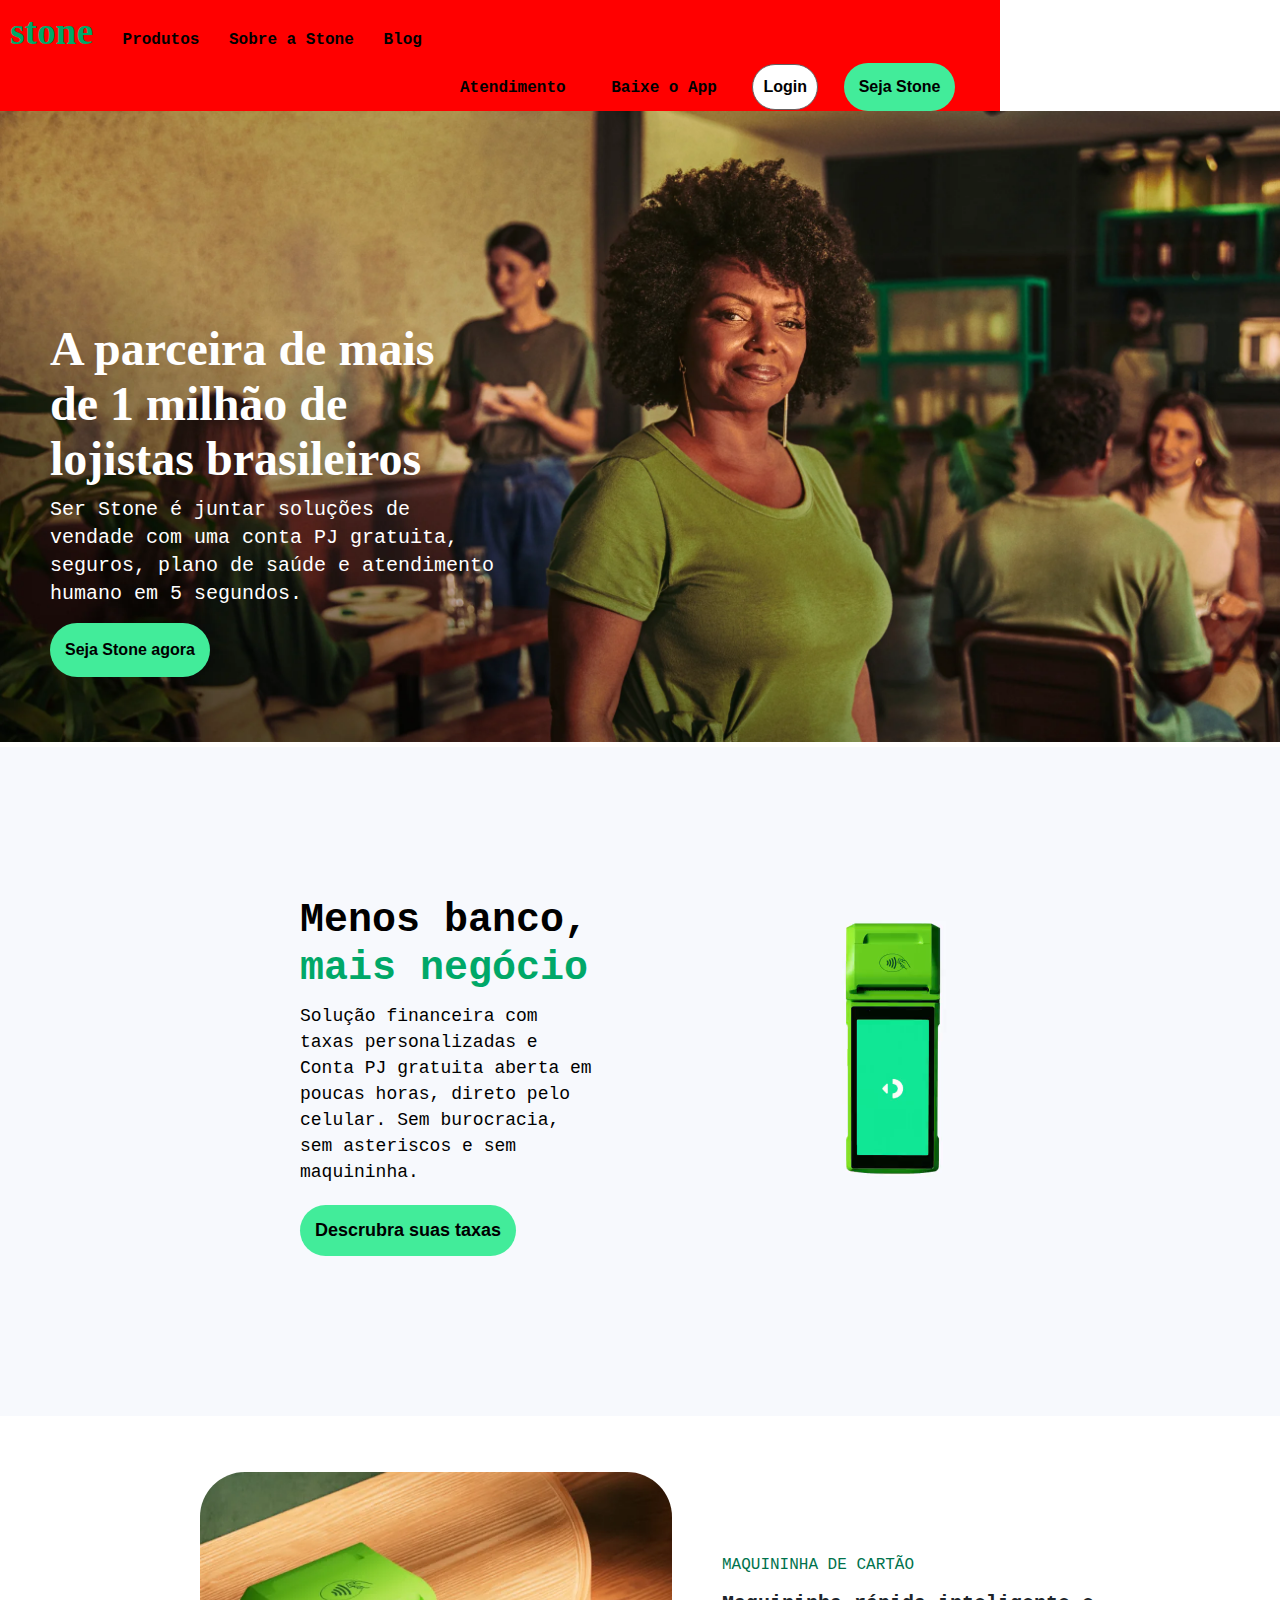
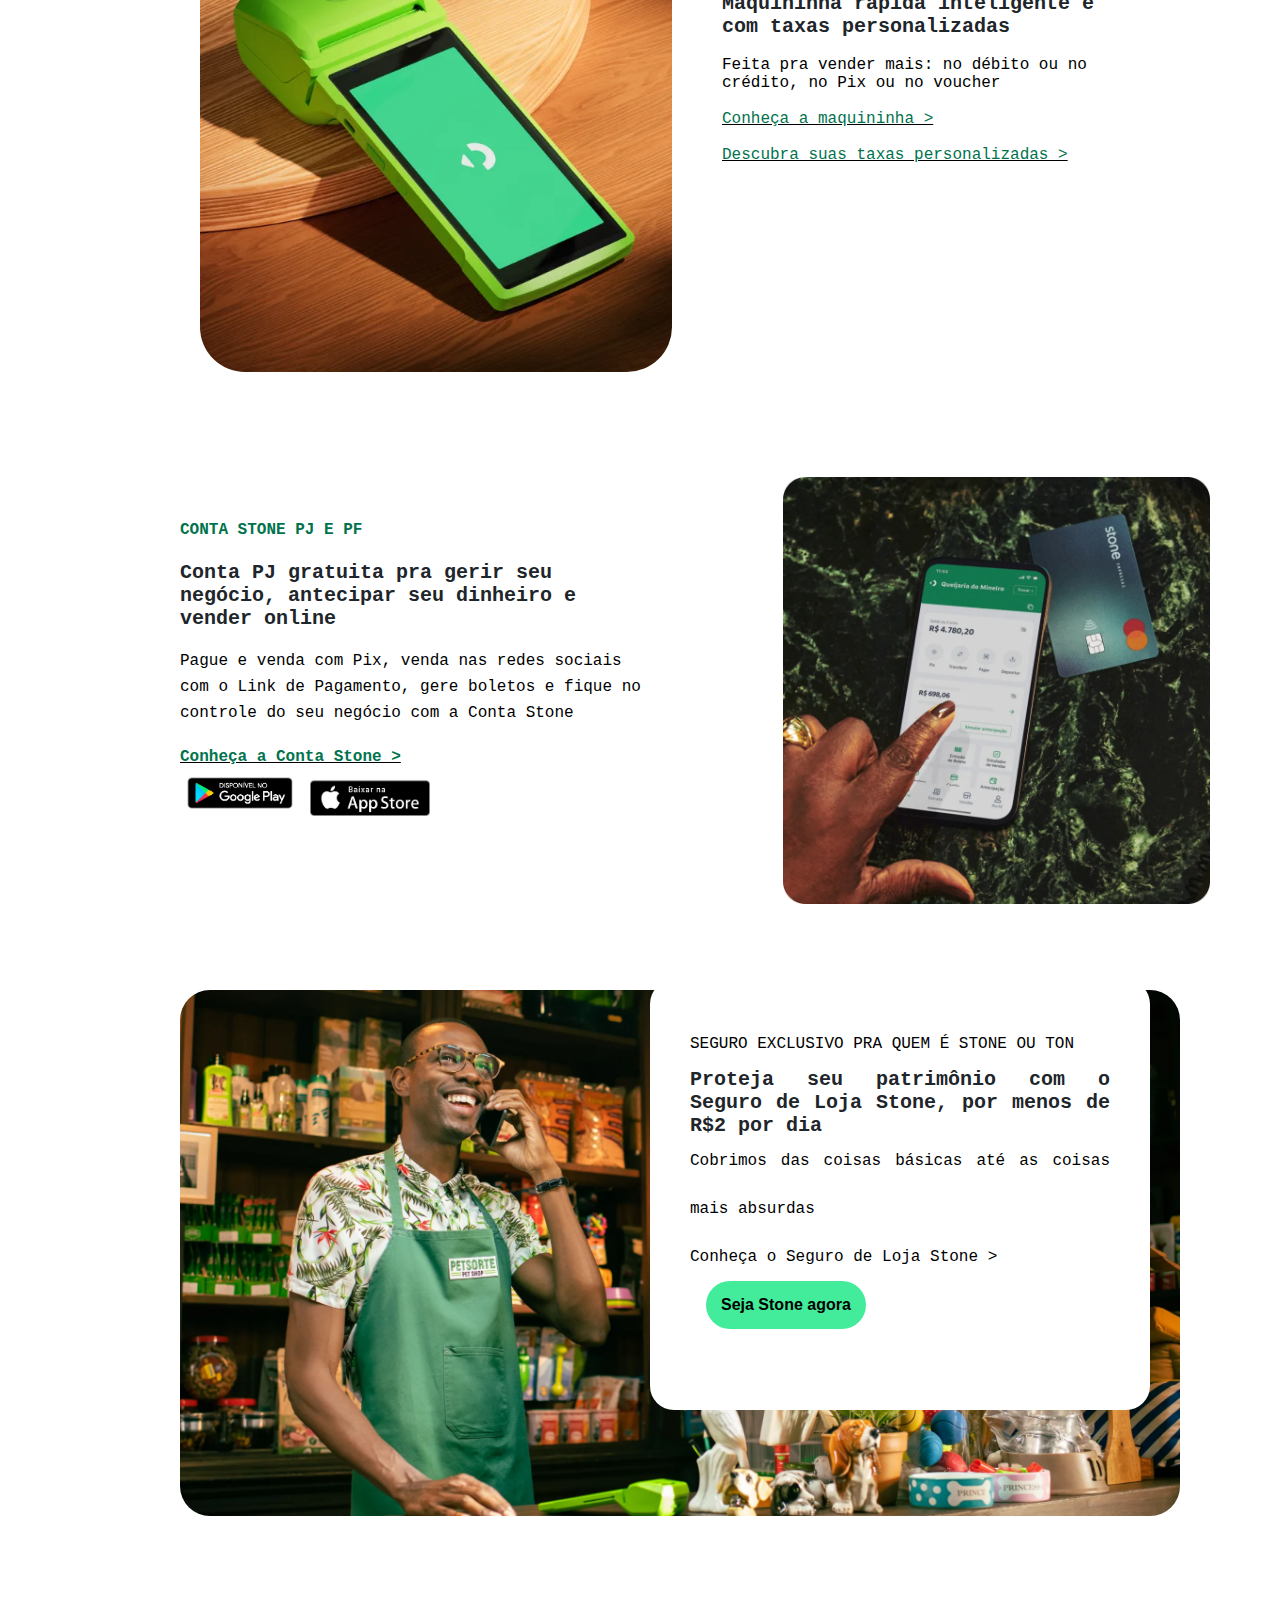
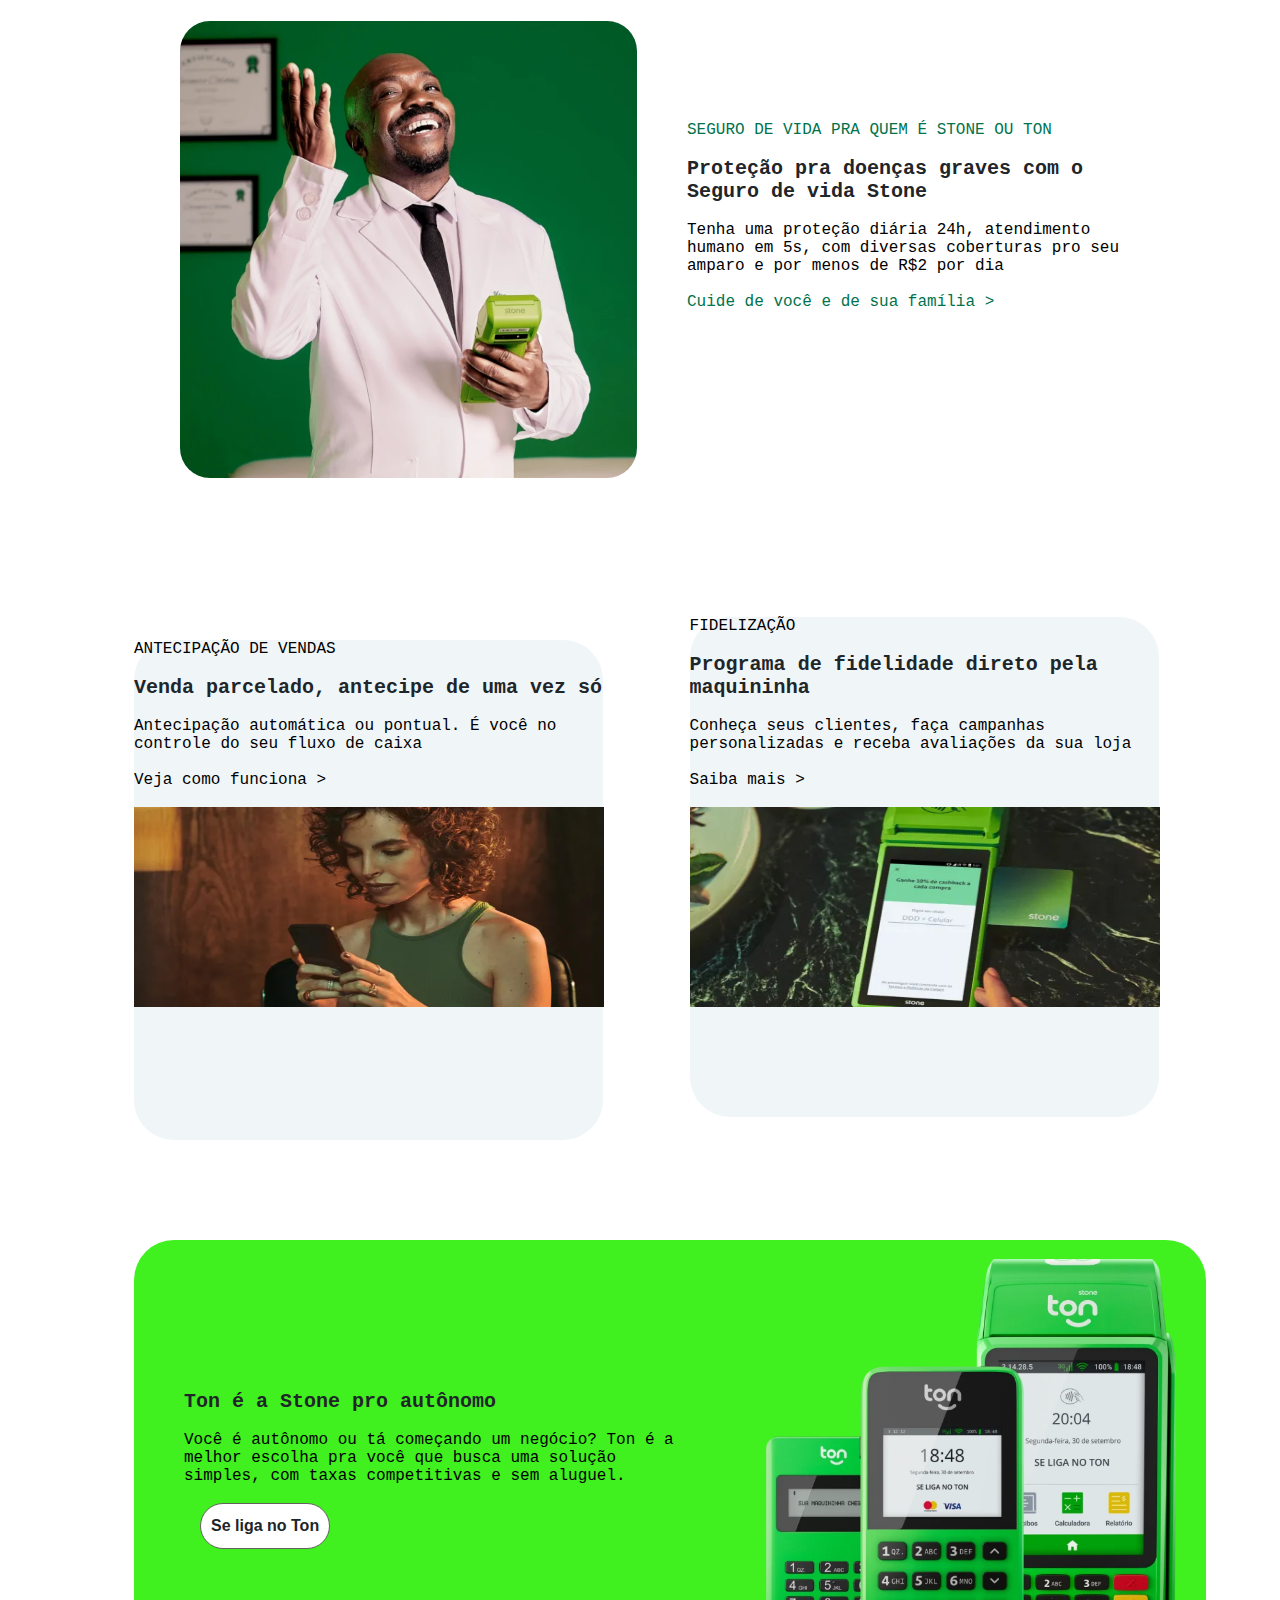
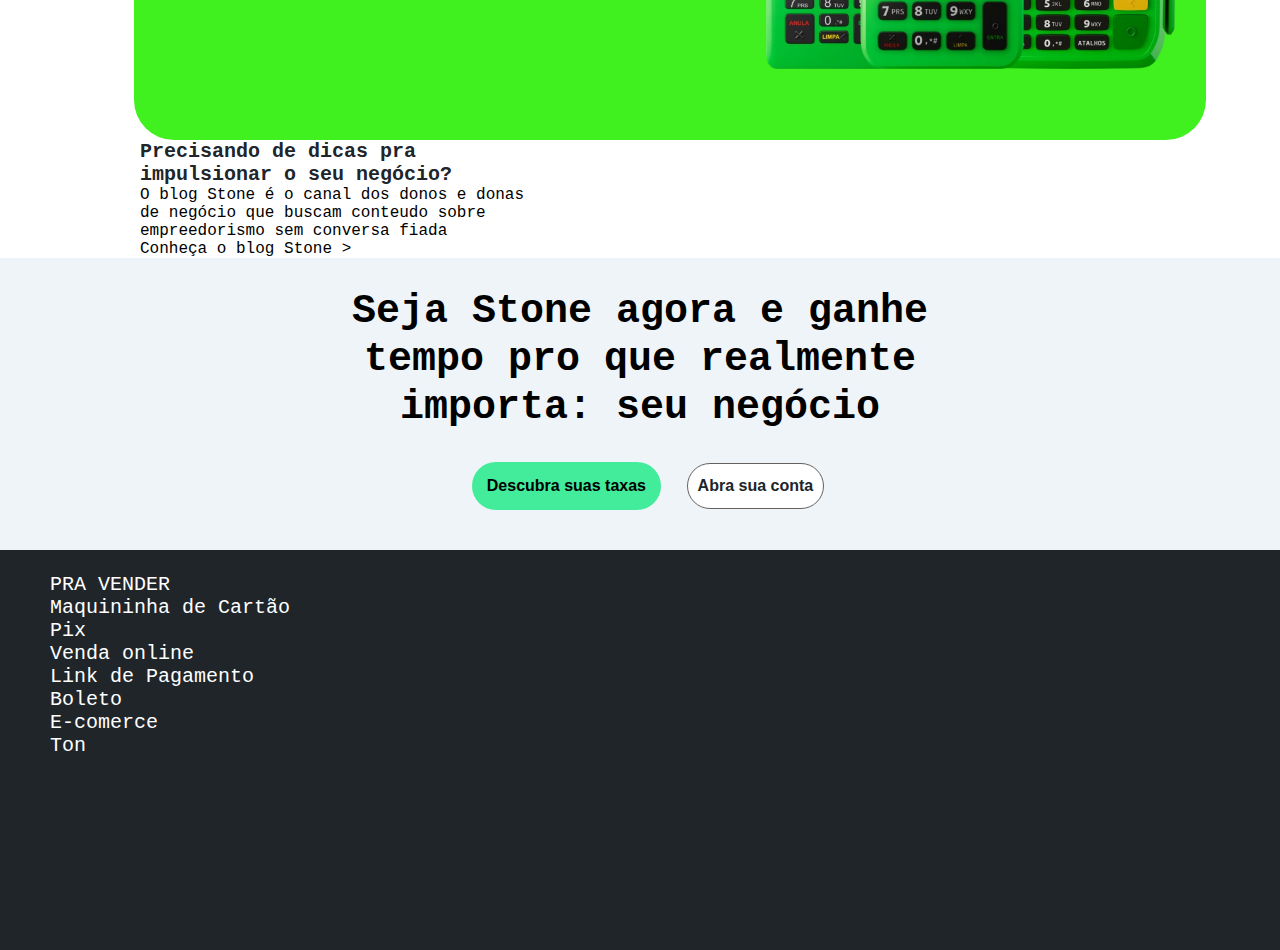
==== commit 804f0cc7: "Inserção de JS" ====
--- a/index.html
+++ b/index.html
@@ -7,6 +7,7 @@
     <meta name="viewport" content="width=device-width, initial-scale=1.0">
     <title>Stone</title>
     <link rel="stylesheet" href="style.css">
+    <script src="javascript.js"></script>
 </head>
 <body>
 <main> 
@@ -51,8 +52,6 @@
         <div id="div-right1" >
             <img id="img-right1" src="images/banner2.webp" alt="" srcset="">
         </div>
-    
-        
 
 </div>
 
@@ -94,7 +93,7 @@
 
     <div id="div-right3"> 
 
-        <p> <span class="span-verde" > MAQUININHA DE CARTÃO </span></p> <br>
+        <p> <span class="span-verde" id="clicar3" onclick="clicar()"  > MAQUININHA DE CARTÃO </span></p> <br>
 
         <h3> Maquininha rápida inteligente e com taxas  personalizadas  </h3>  <br>
 
@@ -271,35 +270,34 @@
 <div id="section10">
 
     <div id="center">
-        <h2>Seja Stone agora e ganhe tempo pro que realmente importa: seu negócio</h2>
+        <h2 id="h2-section10"> Seja Stone agora e ganhe tempo pro que realmente importa: seu negócio</h2>
         
-        <button> Descubra suas taxas </button>
-
-        <button> Abra sua conta </button>
-
-    </div>
-
-</div>
+        <button class="btn-verde"> Descubra suas taxas </button>
+
+        <button class="btn-branco"> Abra sua conta </button>
+
+    </div>
+
+</div>
+
+
+
+
 
 
 <footer>
-        <h3>
-            Stone
-        </h3>
-
-        <p> PRA VENDER </p>
-        <p>Maquininha de Cartão</p> 
-        <p>Pix</p>
-        <p>Venda online</p>
-        <p>Link de Pagamento</p>
-        <p>Boleto</p>
-        <P>E-comerce</P>
-        <p>Ton</p>        
+    <h3>
+        Stone
+    </h3>
+
+    <p> PRA VENDER </p>
+    <p>Maquininha de Cartão</p> 
+    <p>Pix</p>
+    <p>Venda online</p>
+    <p>Link de Pagamento</p>
+    <p>Boleto</p>
+    <P>E-comerce</P>
+    <p>Ton</p>        
 </footer>
- 
-
-
-
-
 </body>
 </html>--- a/style.css
+++ b/style.css
@@ -1,6 +1,6 @@
 * {
-    margin: 0px;
-    padding:0px; }
+    margin: 0;
+    padding:0; }
 
 
 
@@ -10,18 +10,8 @@
     font-family: 'roboto', 'Verdana', Courier, monospace;
     font-weight:normal; }
 
-  
+
     
-
-
-main{
-    margin: auto;
-    background-color:white;
-    width:1340px;
-    margin:auto;}
-
-
-
 
 
 /* seletor :root */ 
@@ -33,7 +23,7 @@
     --Cor-btn-verde: #42ec9a;
     --Cor-btn-verde2: #00a868;
     --Cor-btn-branco: #fff;
-    --Cor-btn-branco2:  #42ec9a34;;
+    --Cor-btn-branco2:  #42ec9a34;
 }
 
 
@@ -57,6 +47,9 @@
 }
 
 
+
+
+
 .btn-verde{
     display: inline-block;
     margin: 0px 0px 0px 16px;
@@ -78,6 +71,17 @@
 
 
 
+main{
+    
+    margin: auto;
+    background-color:white;
+    width:1340px;
+    margin:auto;
+}
+
+
+
+
 /* MENU */
 #menu{
     font-weight: bold;
@@ -115,6 +119,19 @@
 }
 
 
+@media(max-width: 1340px) {
+    #menu {
+        width: 1000px;
+        background-color:red;
+    }
+
+    #munu ul li {
+        padding: 0;
+        margin: 0;
+    }
+}
+
+
 
 
 
@@ -153,10 +170,9 @@
 
 
 
-
-#section1{ /* Section 1*/
+/* Section 1*/
+#section1{ 
     color: #fff;  }
- 
 
 #div-left1{ /*Div que contem os texto*/
     position: absolute;
@@ -190,9 +206,6 @@
     background-color: rgb(211, 70, 70);
     width: 100%; 
 }
-
-
-
 
 
 
@@ -470,6 +483,14 @@
     background-color:#EFF4F8;
     width:100%;
     text-align: center;
+    margin: auto;
+    padding-bottom: 40px;
+}
+
+#h2-section10 {
+    margin: auto;
+    width: 700px;
+    padding: 30px;
 }
 
 #div-center10 > h2{
@@ -493,7 +514,10 @@
     width: 100%;
     height: 400px; }
 
-footer h3 {
-    margin-bottom: 7%;
-    font-size: 24pt;
+footer, h3 {
+    font-size: 15pt;
+}
+
+footer > p {
+    margin-left: 50px;
 }